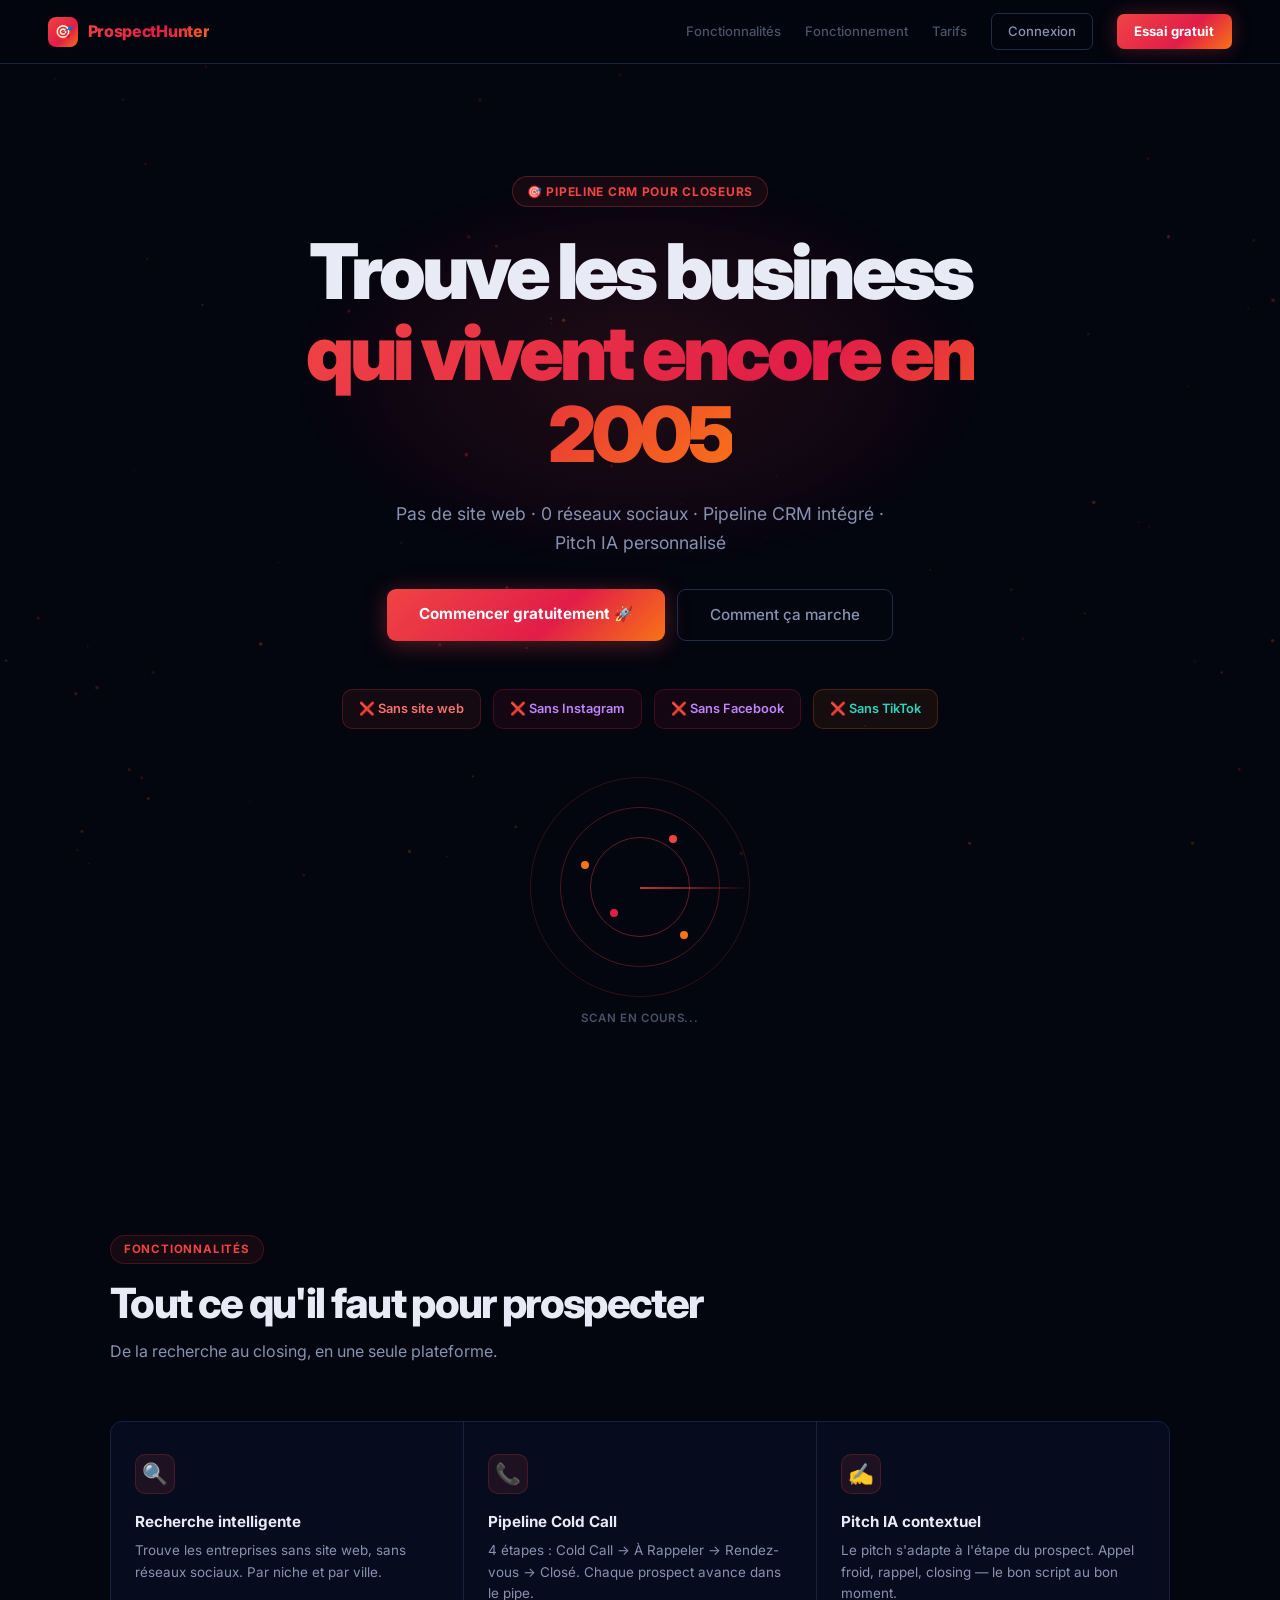
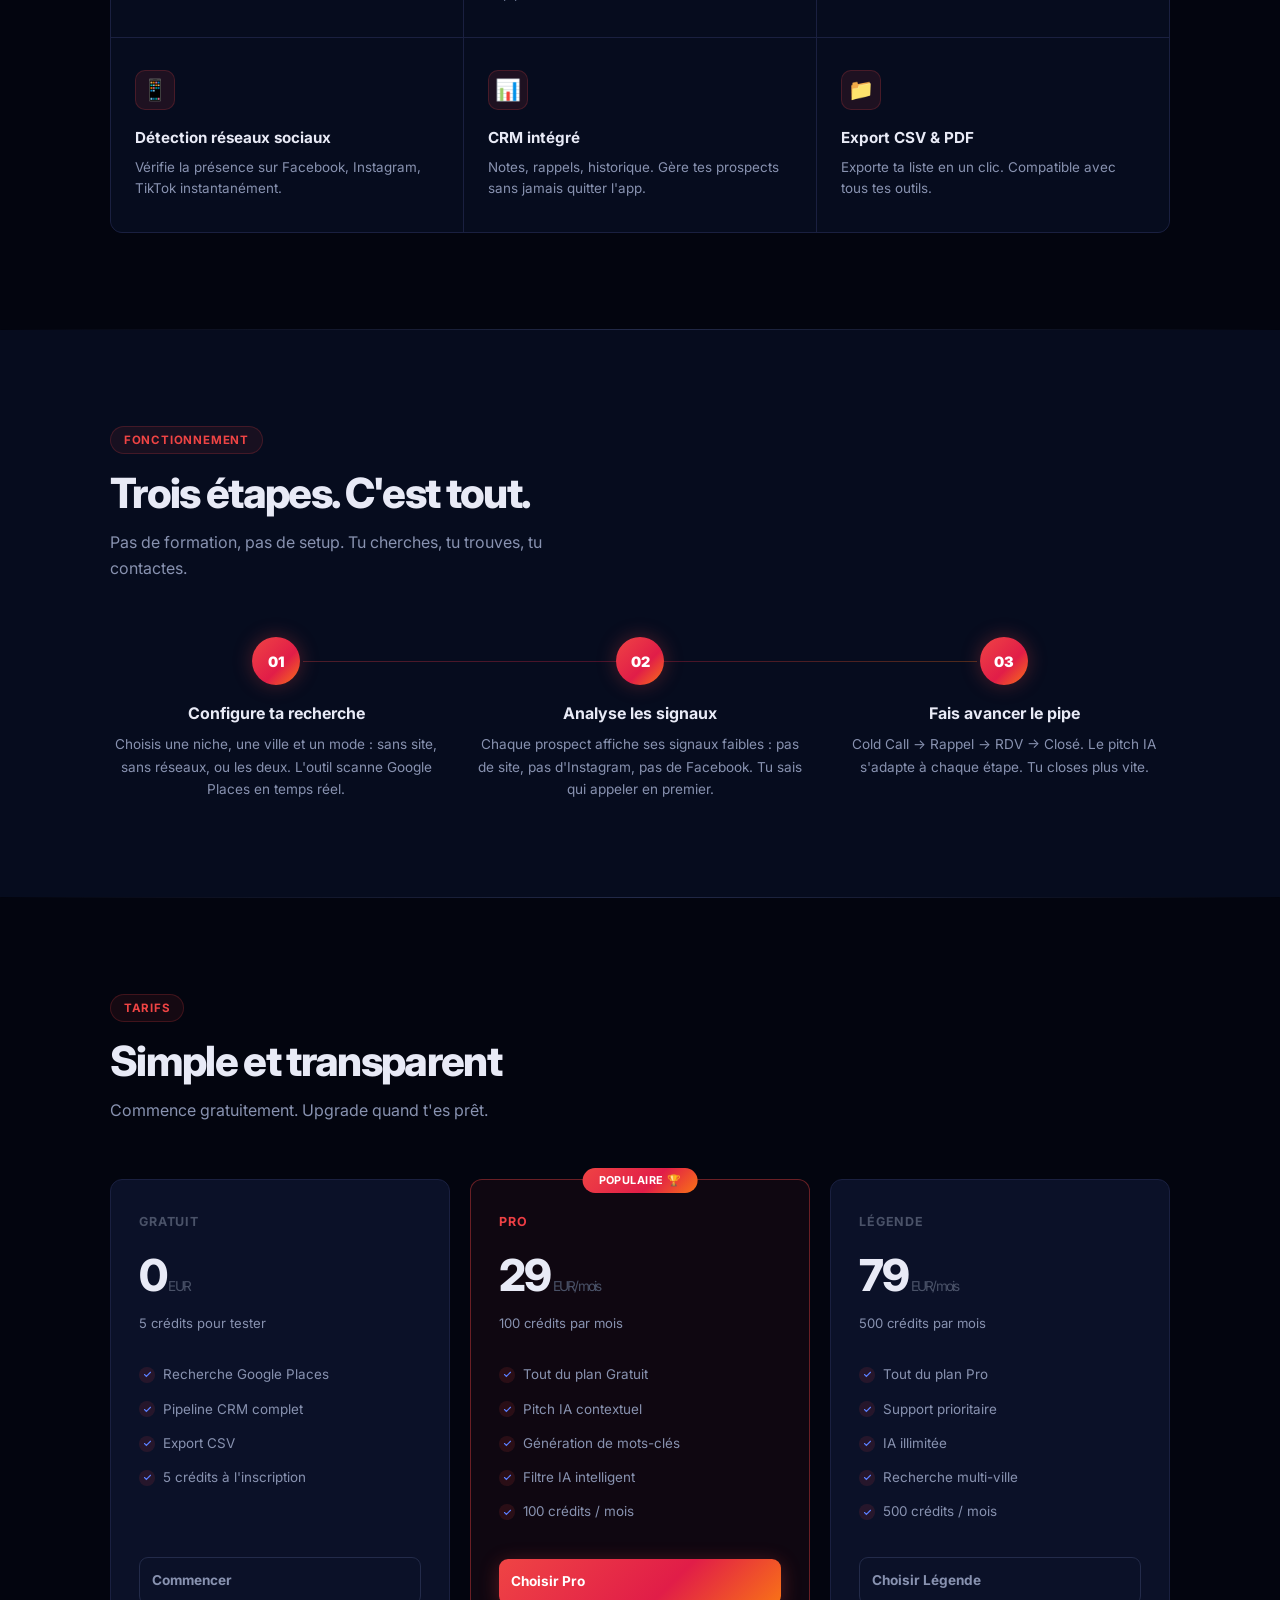
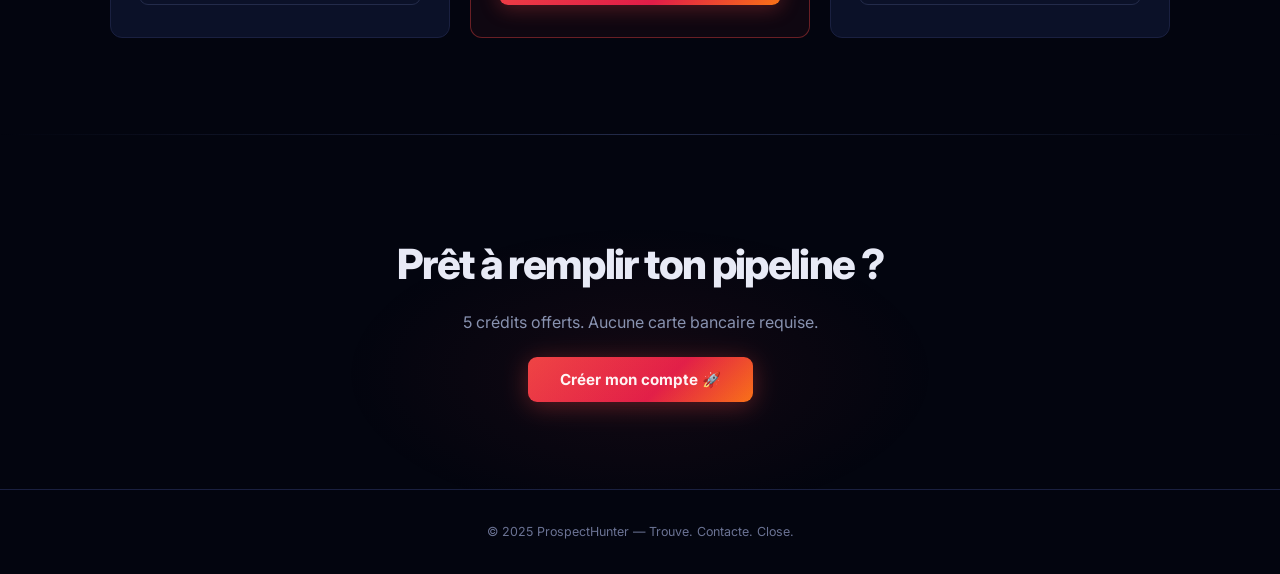
==== public/landing.html @ d5039f75 "feat: add Rappels + Analyse pages, niche picker, pipeline CRM, Stripe one-time payments - Navigation" ====
<!DOCTYPE html>
<html lang="fr">
<head>
  <meta charset="UTF-8">
  <meta name="viewport" content="width=device-width, initial-scale=1.0">
  <title>ProspectHunter — Trouve tes prochains clients</title>
  <meta name="description" content="ProspectHunter identifie les entreprises sans site web ni réseaux sociaux. Pipeline CRM, Pitch IA, prospection automatisée.">
  <link rel="preconnect" href="https://fonts.googleapis.com">
  <link href="https://fonts.googleapis.com/css2?family=Inter:wght@400;500;600;700;800;900&display=swap" rel="stylesheet">
  <style>
    *, *::before, *::after { margin: 0; padding: 0; box-sizing: border-box; }
    :root {
      --bg: #03050f;
      --surface: #060c1e;
      --card: #0b1128;
      --border: #1a2040;
      --border2: #232b4a;
      --text: #e8eaf6;
      --text2: #8892b0;
      --muted: #4a5268;
      --dim: #6b7394;
      --blue: #ef4444;
      --purple: #e11d48;
      --teal: #f97316;
      --grad: linear-gradient(135deg, #ef4444 0%, #e11d48 60%, #f97316 100%);
    }
    body {
      background: var(--bg); color: var(--text);
      font-family: 'Inter', -apple-system, sans-serif;
      min-height: 100vh; line-height: 1.6;
      -webkit-font-smoothing: antialiased;
      overflow-x: hidden;
    }
    a { text-decoration: none; color: inherit; }

    /* ── CANVAS BG ── */
    #particles-canvas {
      position: fixed; top: 0; left: 0;
      width: 100%; height: 100%;
      pointer-events: none; z-index: 0;
      opacity: .4;
    }

    /* ── NAV ── */
    nav {
      position: fixed; top: 0; left: 0; right: 0; z-index: 100;
      height: 64px; padding: 0 clamp(1rem, 4vw, 3rem);
      display: flex; align-items: center;
      background: rgba(3,5,15,.85);
      backdrop-filter: blur(20px);
      border-bottom: 1px solid var(--border);
    }
    .nav-logo { display: flex; align-items: center; gap: .6rem; }
    .nav-logo-icon {
      width: 30px; height: 30px;
      background: var(--grad); border-radius: 8px;
      display: flex; align-items: center; justify-content: center;
      font-size: 1rem;
    }
    .nav-logo-text {
      font-size: 1rem; font-weight: 800; letter-spacing: -.3px;
      background: var(--grad);
      -webkit-background-clip: text; -webkit-text-fill-color: transparent;
      background-clip: text;
    }
    .nav-links { margin-left: auto; display: flex; align-items: center; gap: 1.5rem; }
    .nav-link { font-size: .82rem; font-weight: 500; color: var(--muted); transition: color .15s; }
    .nav-link:hover { color: var(--text); }
    .nav-login {
      padding: .45rem 1rem; border-radius: 7px;
      border: 1px solid var(--border2); background: transparent;
      color: var(--text2); font-size: .82rem; font-weight: 500;
      cursor: pointer; font-family: inherit; transition: all .15s;
    }
    .nav-login:hover { border-color: #3a4266; color: var(--text); }
    .nav-cta {
      padding: .45rem 1.1rem; border-radius: 7px;
      background: var(--grad); color: #fff;
      font-size: .82rem; font-weight: 700; border: none;
      cursor: pointer; font-family: inherit; transition: opacity .15s;
      box-shadow: 0 0 20px rgba(239,68,68,.3);
    }
    .nav-cta:hover { opacity: .9; }

    /* ── HERO ── */
    .hero {
      position: relative; z-index: 1;
      padding: 11rem 2rem 7rem; text-align: center;
      overflow: hidden;
    }
    .hero-glow {
      position: absolute;
      top: 15%; left: 50%; transform: translateX(-50%);
      width: 700px; height: 400px;
      background: radial-gradient(ellipse, rgba(239,68,68,.12) 0%, rgba(225,29,72,.06) 50%, transparent 70%);
      pointer-events: none;
    }
    .hero-eyebrow {
      display: inline-flex; align-items: center; gap: .4rem;
      padding: .3rem .9rem; border-radius: 999px;
      border: 1px solid rgba(239,68,68,.3);
      background: rgba(239,68,68,.08);
      font-size: .75rem; font-weight: 700; color: var(--blue);
      text-transform: uppercase; letter-spacing: .06em;
      margin-bottom: 1.5rem;
    }
    .hero h1 {
      font-size: clamp(2.8rem, 6vw, 5rem);
      font-weight: 900; line-height: 1.06;
      letter-spacing: -.05em;
      max-width: 800px; margin: 0 auto 1.5rem;
    }
    .hero h1 .gradient-title {
      background: var(--grad);
      -webkit-background-clip: text; -webkit-text-fill-color: transparent;
      background-clip: text;
    }
    .hero p {
      font-size: 1.1rem; color: var(--text2); max-width: 500px;
      margin: 0 auto 2rem; line-height: 1.65;
    }
    .hero-actions { display: flex; gap: .75rem; justify-content: center; flex-wrap: wrap; margin-bottom: 3rem; }
    .btn-primary {
      padding: .8rem 2rem; border-radius: 9px;
      background: var(--grad); color: #fff;
      font-size: .95rem; font-weight: 700; border: none;
      cursor: pointer; font-family: inherit; transition: opacity .15s;
      box-shadow: 0 4px 24px rgba(239,68,68,.35);
    }
    .btn-primary:hover { opacity: .9; }
    .btn-secondary {
      padding: .8rem 2rem; border-radius: 9px;
      background: transparent; border: 1px solid var(--border2);
      color: var(--text2); font-size: .95rem; font-weight: 500;
      cursor: pointer; font-family: inherit; transition: all .15s;
    }
    .btn-secondary:hover { border-color: var(--blue); color: var(--text); }

    /* ── SIGNAL DEMO CARDS ── */
    .signal-demo {
      display: flex; gap: .75rem; justify-content: center; flex-wrap: wrap;
      margin-top: 1rem;
    }
    .signal-card {
      display: flex; align-items: center; gap: .5rem;
      padding: .55rem 1rem; border-radius: 10px;
      background: rgba(239,68,68,.08); border: 1px solid rgba(239,68,68,.22);
      font-size: .8rem; font-weight: 600; color: #f87171;
    }
    .signal-card.social {
      background: rgba(225,29,72,.08); border-color: rgba(225,29,72,.22);
      color: #c084fc;
    }
    .signal-card.tiktok {
      background: rgba(249,115,22,.08); border-color: rgba(249,115,22,.22);
      color: #2dd4bf;
    }

    /* ── RADAR ANIMATION ── */
    .radar-wrap {
      position: relative; width: 220px; height: 220px;
      margin: 3rem auto 0;
    }
    .radar-circle {
      position: absolute; border-radius: 50%;
      border: 1px solid rgba(239,68,68,.2);
      top: 50%; left: 50%; transform: translate(-50%, -50%);
    }
    .radar-c1 { width: 220px; height: 220px; }
    .radar-c2 { width: 160px; height: 160px; border-color: rgba(239,68,68,.3); }
    .radar-c3 { width: 100px; height: 100px; border-color: rgba(239,68,68,.4); }
    .radar-dot {
      position: absolute; width: 8px; height: 8px;
      border-radius: 50%; transform: translate(-50%, -50%);
    }
    .radar-dot.d1 { background: var(--blue);   top: 28%; left: 65%; animation: radarpulse 2s ease-in-out infinite; }
    .radar-dot.d2 { background: var(--purple);  top: 62%; left: 38%; animation: radarpulse 2.4s ease-in-out .4s infinite; }
    .radar-dot.d3 { background: var(--teal);    top: 40%; left: 25%; animation: radarpulse 1.8s ease-in-out .8s infinite; }
    .radar-dot.d4 { background: #f97316;         top: 72%; left: 70%; animation: radarpulse 2.2s ease-in-out .2s infinite; }
    @keyframes radarpulse {
      0%, 100% { box-shadow: 0 0 0 0 currentColor; opacity: 1; }
      50% { box-shadow: 0 0 0 8px transparent; opacity: .7; }
    }
    .radar-sweep {
      position: absolute; top: 50%; left: 50%;
      width: 110px; height: 2px;
      transform-origin: 0% 50%;
      background: linear-gradient(90deg, rgba(239,68,68,.8) 0%, transparent 100%);
      animation: radarsweep 2.5s linear infinite;
    }
    @keyframes radarsweep {
      from { transform: rotate(0deg); }
      to   { transform: rotate(360deg); }
    }
    .radar-label {
      text-align: center; font-size: .72rem; font-weight: 600; color: var(--muted);
      margin-top: .75rem; text-transform: uppercase; letter-spacing: .06em;
    }

    /* ── SECTIONS ── */
    section { padding: 6rem 2rem; position: relative; z-index: 1; }
    .section-inner { max-width: 1060px; margin: 0 auto; }
    .section-label {
      display: inline-flex; align-items: center; gap: .4rem;
      padding: .25rem .8rem; border-radius: 999px;
      background: var(--blue-bg, rgba(239,68,68,.08)); border: 1px solid rgba(239,68,68,.2);
      font-size: .72rem; font-weight: 700; text-transform: uppercase;
      letter-spacing: .07em; color: var(--blue); margin-bottom: 1rem;
    }
    .section-title {
      font-size: clamp(1.75rem, 3.5vw, 2.6rem);
      font-weight: 800; line-height: 1.12;
      letter-spacing: -.04em; margin-bottom: .75rem;
    }
    .section-sub {
      font-size: 1rem; color: var(--text2); max-width: 500px;
      margin-bottom: 3.5rem; line-height: 1.65;
    }

    /* ── FEATURES ── */
    .features-grid {
      display: grid; grid-template-columns: repeat(3, 1fr);
      gap: 1px; background: var(--border);
      border: 1px solid var(--border); border-radius: 12px;
      overflow: hidden;
    }
    .feature-card {
      background: var(--surface); padding: 2rem 1.5rem;
      transition: background .2s;
    }
    .feature-card:hover { background: var(--card); }
    .feature-icon {
      font-size: 1.3rem; margin-bottom: 1rem;
      width: 40px; height: 40px; border-radius: 10px;
      background: rgba(239,68,68,.1); border: 1px solid rgba(239,68,68,.2);
      display: flex; align-items: center; justify-content: center;
    }
    .feature-card h3 { font-size: .95rem; font-weight: 700; margin-bottom: .4rem; }
    .feature-card p { font-size: .84rem; color: var(--text2); line-height: 1.6; }

    /* ── ALT BG ── */
    .alt-bg { background: var(--surface); }

    /* ── STEPS (3-step flow) ── */
    .steps {
      display: grid; grid-template-columns: repeat(3, 1fr);
      gap: 2rem; position: relative;
    }
    .steps::before {
      content: '';
      position: absolute; top: 1.5rem; left: calc(16.67% + 1rem); right: calc(16.67% + 1rem);
      height: 1px; background: linear-gradient(90deg, var(--blue), var(--purple), var(--teal));
      opacity: .3;
    }
    .step { text-align: center; position: relative; }
    .step-num-wrap {
      width: 3rem; height: 3rem; border-radius: 50%;
      background: var(--grad); margin: 0 auto 1rem;
      display: flex; align-items: center; justify-content: center;
      font-size: .9rem; font-weight: 900; color: #fff;
      box-shadow: 0 0 20px rgba(239,68,68,.3);
    }
    .step h3 { font-size: 1rem; font-weight: 700; margin-bottom: .4rem; }
    .step p { font-size: .85rem; color: var(--text2); line-height: 1.65; }

    /* ── PRICING ── */
    .pricing-grid {
      display: grid; grid-template-columns: repeat(3, 1fr);
      gap: 1.25rem;
    }
    .price-card {
      background: var(--card); border: 1px solid var(--border);
      border-radius: 12px; padding: 2rem 1.75rem;
      display: flex; flex-direction: column;
      transition: border-color .2s;
    }
    .price-card:hover { border-color: var(--border2); }
    .price-card.featured {
      border-color: rgba(239,68,68,.4);
      background: rgba(239,68,68,.05);
      position: relative;
    }
    .price-tag {
      position: absolute; top: -12px; left: 50%; transform: translateX(-50%);
      background: var(--grad); color: #fff;
      font-size: .68rem; font-weight: 700;
      padding: .25rem 1rem; border-radius: 999px;
      text-transform: uppercase; letter-spacing: .04em;
      white-space: nowrap;
    }
    .price-plan {
      font-size: .78rem; font-weight: 700; text-transform: uppercase;
      letter-spacing: .07em; color: var(--muted); margin-bottom: .5rem;
    }
    .price-plan.accent {
      background: var(--grad);
      -webkit-background-clip: text; -webkit-text-fill-color: transparent;
      background-clip: text;
    }
    .price-amount { font-size: 2.75rem; font-weight: 800; letter-spacing: -.04em; margin-bottom: .15rem; }
    .price-amount small { font-size: .85rem; font-weight: 400; color: var(--muted); }
    .price-desc { font-size: .82rem; color: var(--text2); margin-bottom: 1.5rem; }
    .price-features { list-style: none; flex: 1; margin-bottom: 1.75rem; }
    .price-features li {
      padding: .4rem 0; font-size: .84rem; color: var(--text2);
      display: flex; align-items: center; gap: .5rem;
    }
    .price-features li::before {
      content: ''; width: 16px; height: 16px; flex-shrink: 0;
      border-radius: 50%;
      background: rgba(239,68,68,.12);
      background-image: url("data:image/svg+xml,%3Csvg xmlns='http://www.w3.org/2000/svg' width='9' height='9' viewBox='0 0 24 24' fill='none' stroke='%235b7fff' stroke-width='3' stroke-linecap='round'%3E%3Cpolyline points='20 6 9 17 4 12'/%3E%3C/svg%3E");
      background-repeat: no-repeat; background-position: center;
    }
    .price-btn {
      width: 100%; padding: .75rem; border-radius: 9px;
      font-size: .85rem; font-weight: 700; cursor: pointer;
      border: none; font-family: inherit; transition: all .15s;
    }
    .price-btn-outline {
      background: transparent; border: 1px solid var(--border2);
      color: var(--text2);
    }
    .price-btn-outline:hover { border-color: var(--blue); color: var(--text); }
    .price-btn-filled {
      background: var(--grad); color: #fff;
      box-shadow: 0 4px 20px rgba(239,68,68,.3);
    }
    .price-btn-filled:hover { opacity: .9; }

    /* ── CTA ── */
    .cta-section { text-align: center; position: relative; overflow: hidden; }
    .cta-section::before {
      content: ''; position: absolute;
      bottom: -10%; left: 50%; transform: translateX(-50%);
      width: 600px; height: 300px;
      background: radial-gradient(ellipse, rgba(239,68,68,.07) 0%, transparent 70%);
      pointer-events: none;
    }
    .cta-section h2 {
      font-size: clamp(1.75rem, 3.5vw, 2.6rem);
      font-weight: 800; letter-spacing: -.04em;
      margin-bottom: .75rem;
    }
    .cta-section p { font-size: 1rem; color: var(--text2); margin-bottom: 2rem; max-width: 420px; margin-left: auto; margin-right: auto; }

    /* ── FOOTER ── */
    footer {
      padding: 2rem; text-align: center;
      border-top: 1px solid var(--border); position: relative; z-index: 1;
    }
    footer p { font-size: .78rem; color: var(--dim); }

    /* ── DIVIDER ── */
    .divider {
      height: 1px; position: relative; z-index: 1;
      background: linear-gradient(90deg, transparent, var(--border2), transparent);
    }

    /* ── FADE UP ── */
    .fade-up {
      opacity: 0; transform: translateY(18px);
      transition: opacity .55s cubic-bezier(.16,1,.3,1), transform .55s cubic-bezier(.16,1,.3,1);
    }
    .fade-up.visible { opacity: 1; transform: translateY(0); }

    /* ── RESPONSIVE ── */
    @media (max-width: 768px) {
      .features-grid { grid-template-columns: 1fr; }
      .steps { grid-template-columns: 1fr; gap: 2rem; }
      .steps::before { display: none; }
      .pricing-grid { grid-template-columns: 1fr; max-width: 380px; margin: 0 auto; }
      .hero { padding: 9rem 1.25rem 4rem; }
      section { padding: 4.5rem 1.25rem; }
      .nav-link { display: none; }
      .nav-links { gap: .6rem; }
      .hero-actions { flex-direction: column; align-items: center; }
      .signal-demo { flex-direction: column; align-items: center; }
    }
  </style>
</head>
<body>

<!-- ── PARTICLES CANVAS ── -->
<canvas id="particles-canvas"></canvas>

<!-- ── NAV ── -->
<nav>
  <a class="nav-logo" href="/">
    <div class="nav-logo-icon">🎯</div>
    <span class="nav-logo-text">ProspectHunter</span>
  </a>
  <div class="nav-links">
    <a class="nav-link" href="#features">Fonctionnalités</a>
    <a class="nav-link" href="#how">Fonctionnement</a>
    <a class="nav-link" href="#pricing">Tarifs</a>
    <a class="nav-login" href="/login">Connexion</a>
    <a class="nav-cta" href="/login?tab=register">Essai gratuit</a>
  </div>
</nav>

<!-- ── HERO ── -->
<section class="hero">
  <div class="hero-glow"></div>
  <div class="hero-eyebrow fade-up">🎯 Pipeline CRM pour closeurs</div>
  <h1 class="fade-up">
    Trouve les business<br>
    <span class="gradient-title">qui vivent encore en 2005</span>
  </h1>
  <p class="fade-up">Pas de site web · 0 réseaux sociaux · Pipeline CRM intégré · Pitch IA personnalisé</p>
  <div class="hero-actions fade-up">
    <a class="btn-primary" href="/login?tab=register">Commencer gratuitement 🚀</a>
    <a class="btn-secondary" href="#how">Comment ça marche</a>
  </div>

  <!-- Signal badges demo -->
  <div class="signal-demo fade-up">
    <div class="signal-card">❌ Sans site web</div>
    <div class="signal-card social">❌ Sans Instagram</div>
    <div class="signal-card social">❌ Sans Facebook</div>
    <div class="signal-card tiktok">❌ Sans TikTok</div>
  </div>

  <!-- Radar animation -->
  <div class="radar-wrap fade-up">
    <div class="radar-circle radar-c1"></div>
    <div class="radar-circle radar-c2"></div>
    <div class="radar-circle radar-c3"></div>
    <div class="radar-dot d1"></div>
    <div class="radar-dot d2"></div>
    <div class="radar-dot d3"></div>
    <div class="radar-dot d4"></div>
    <div class="radar-sweep"></div>
  </div>
  <div class="radar-label">Scan en cours...</div>
</section>

<!-- ── FEATURES ── -->
<section id="features">
  <div class="section-inner">
    <div class="section-label fade-up">Fonctionnalités</div>
    <h2 class="section-title fade-up">Tout ce qu'il faut pour prospecter</h2>
    <p class="section-sub fade-up">De la recherche au closing, en une seule plateforme.</p>

    <div class="features-grid fade-up">
      <div class="feature-card">
        <div class="feature-icon">🔍</div>
        <h3>Recherche intelligente</h3>
        <p>Trouve les entreprises sans site web, sans réseaux sociaux. Par niche et par ville.</p>
      </div>
      <div class="feature-card">
        <div class="feature-icon">📞</div>
        <h3>Pipeline Cold Call</h3>
        <p>4 étapes : Cold Call → À Rappeler → Rendez-vous → Closé. Chaque prospect avance dans le pipe.</p>
      </div>
      <div class="feature-card">
        <div class="feature-icon">✍️</div>
        <h3>Pitch IA contextuel</h3>
        <p>Le pitch s'adapte à l'étape du prospect. Appel froid, rappel, closing — le bon script au bon moment.</p>
      </div>
      <div class="feature-card">
        <div class="feature-icon">📱</div>
        <h3>Détection réseaux sociaux</h3>
        <p>Vérifie la présence sur Facebook, Instagram, TikTok instantanément.</p>
      </div>
      <div class="feature-card">
        <div class="feature-icon">📊</div>
        <h3>CRM intégré</h3>
        <p>Notes, rappels, historique. Gère tes prospects sans jamais quitter l'app.</p>
      </div>
      <div class="feature-card">
        <div class="feature-icon">📁</div>
        <h3>Export CSV & PDF</h3>
        <p>Exporte ta liste en un clic. Compatible avec tous tes outils.</p>
      </div>
    </div>
  </div>
</section>

<div class="divider"></div>

<!-- ── HOW IT WORKS ── -->
<section id="how" class="alt-bg">
  <div class="section-inner">
    <div class="section-label fade-up">Fonctionnement</div>
    <h2 class="section-title fade-up">Trois étapes. C'est tout.</h2>
    <p class="section-sub fade-up">Pas de formation, pas de setup. Tu cherches, tu trouves, tu contactes.</p>

    <div class="steps">
      <div class="step fade-up">
        <div class="step-num-wrap">01</div>
        <h3>Configure ta recherche</h3>
        <p>Choisis une niche, une ville et un mode : sans site, sans réseaux, ou les deux. L'outil scanne Google Places en temps réel.</p>
      </div>
      <div class="step fade-up">
        <div class="step-num-wrap">02</div>
        <h3>Analyse les signaux</h3>
        <p>Chaque prospect affiche ses signaux faibles : pas de site, pas d'Instagram, pas de Facebook. Tu sais qui appeler en premier.</p>
      </div>
      <div class="step fade-up">
        <div class="step-num-wrap">03</div>
        <h3>Fais avancer le pipe</h3>
        <p>Cold Call → Rappel → RDV → Closé. Le pitch IA s'adapte à chaque étape. Tu closes plus vite.</p>
      </div>
    </div>
  </div>
</section>

<div class="divider"></div>

<!-- ── PRICING ── -->
<section id="pricing">
  <div class="section-inner">
    <div class="section-label fade-up">Tarifs</div>
    <h2 class="section-title fade-up">Simple et transparent</h2>
    <p class="section-sub fade-up">Commence gratuitement. Upgrade quand t'es prêt.</p>

    <div class="pricing-grid">
      <div class="price-card fade-up">
        <div class="price-plan">Gratuit</div>
        <div class="price-amount">0<small> EUR</small></div>
        <div class="price-desc">5 crédits pour tester</div>
        <ul class="price-features">
          <li>Recherche Google Places</li>
          <li>Pipeline CRM complet</li>
          <li>Export CSV</li>
          <li>5 crédits à l'inscription</li>
        </ul>
        <a class="price-btn price-btn-outline" href="/login?tab=register">Commencer</a>
      </div>
      <div class="price-card featured fade-up">
        <div class="price-tag">Populaire 🏆</div>
        <div class="price-plan accent">Pro</div>
        <div class="price-amount">29<small> EUR/mois</small></div>
        <div class="price-desc">100 crédits par mois</div>
        <ul class="price-features">
          <li>Tout du plan Gratuit</li>
          <li>Pitch IA contextuel</li>
          <li>Génération de mots-clés</li>
          <li>Filtre IA intelligent</li>
          <li>100 crédits / mois</li>
        </ul>
        <a class="price-btn price-btn-filled" href="/login?tab=register">Choisir Pro</a>
      </div>
      <div class="price-card fade-up">
        <div class="price-plan">Légende</div>
        <div class="price-amount">79<small> EUR/mois</small></div>
        <div class="price-desc">500 crédits par mois</div>
        <ul class="price-features">
          <li>Tout du plan Pro</li>
          <li>Support prioritaire</li>
          <li>IA illimitée</li>
          <li>Recherche multi-ville</li>
          <li>500 crédits / mois</li>
        </ul>
        <a class="price-btn price-btn-outline" href="/login?tab=register">Choisir Légende</a>
      </div>
    </div>
  </div>
</section>

<div class="divider"></div>

<!-- ── CTA ── -->
<section class="cta-section">
  <div class="section-inner">
    <h2 class="fade-up">Prêt à remplir ton pipeline ?</h2>
    <p class="fade-up">5 crédits offerts. Aucune carte bancaire requise.</p>
    <a class="btn-primary fade-up" href="/login?tab=register">Créer mon compte 🚀</a>
  </div>
</section>

<!-- ── FOOTER ── -->
<footer>
  <p>&copy; 2025 ProspectHunter &mdash; Trouve. Contacte. Close.</p>
</footer>

<script>
// Adapt nav if logged in
if (localStorage.getItem('ph_token')) {
  const cta = document.querySelector('.nav-cta');
  if (cta) { cta.href = '/app'; cta.textContent = 'Ouvrir l\'app 🎯'; }
  const login = document.querySelector('.nav-login');
  if (login) login.style.display = 'none';
}

// Scroll fade-up
const obs = new IntersectionObserver((entries) => {
  entries.forEach(e => { if (e.isIntersecting) { e.target.classList.add('visible'); obs.unobserve(e.target); }});
}, { threshold: 0.12 });
document.querySelectorAll('.fade-up').forEach(el => obs.observe(el));

// Smooth scroll
document.querySelectorAll('a[href^="#"]').forEach(a => {
  a.addEventListener('click', e => {
    e.preventDefault();
    const t = document.querySelector(a.getAttribute('href'));
    if (t) t.scrollIntoView({ behavior: 'smooth', block: 'start' });
  });
});

// ── Particle canvas ──
(function() {
  const canvas = document.getElementById('particles-canvas');
  if (!canvas) return;
  const ctx = canvas.getContext('2d');
  let W, H, particles = [];

  function resize() {
    W = canvas.width = window.innerWidth;
    H = canvas.height = window.innerHeight;
  }
  resize();
  window.addEventListener('resize', resize);

  const COLORS = ['rgba(239,68,68,', 'rgba(225,29,72,', 'rgba(249,115,22,'];

  function createParticle() {
    return {
      x: Math.random() * W,
      y: Math.random() * H,
      r: .5 + Math.random() * 1.5,
      vx: (Math.random() - .5) * .3,
      vy: (Math.random() - .5) * .3,
      color: COLORS[Math.floor(Math.random() * COLORS.length)],
      alpha: .2 + Math.random() * .5,
    };
  }

  for (let i = 0; i < 80; i++) particles.push(createParticle());

  function draw() {
    ctx.clearRect(0, 0, W, H);
    particles.forEach(p => {
      p.x += p.vx; p.y += p.vy;
      if (p.x < 0) p.x = W; if (p.x > W) p.x = 0;
      if (p.y < 0) p.y = H; if (p.y > H) p.y = 0;

      ctx.beginPath();
      ctx.arc(p.x, p.y, p.r, 0, Math.PI * 2);
      ctx.fillStyle = p.color + p.alpha + ')';
      ctx.fill();
    });

    // Draw connecting lines for nearby particles
    for (let i = 0; i < particles.length; i++) {
      for (let j = i + 1; j < particles.length; j++) {
        const dx = particles[i].x - particles[j].x;
        const dy = particles[i].y - particles[j].y;
        const dist = Math.sqrt(dx*dx + dy*dy);
        if (dist < 100) {
          ctx.beginPath();
          ctx.moveTo(particles[i].x, particles[i].y);
          ctx.lineTo(particles[j].x, particles[j].y);
          ctx.strokeStyle = 'rgba(239,68,68,' + (.08 * (1 - dist/100)) + ')';
          ctx.lineWidth = .5;
          ctx.stroke();
        }
      }
    }

    requestAnimationFrame(draw);
  }
  draw();
})();
</script>
</body>
</html>
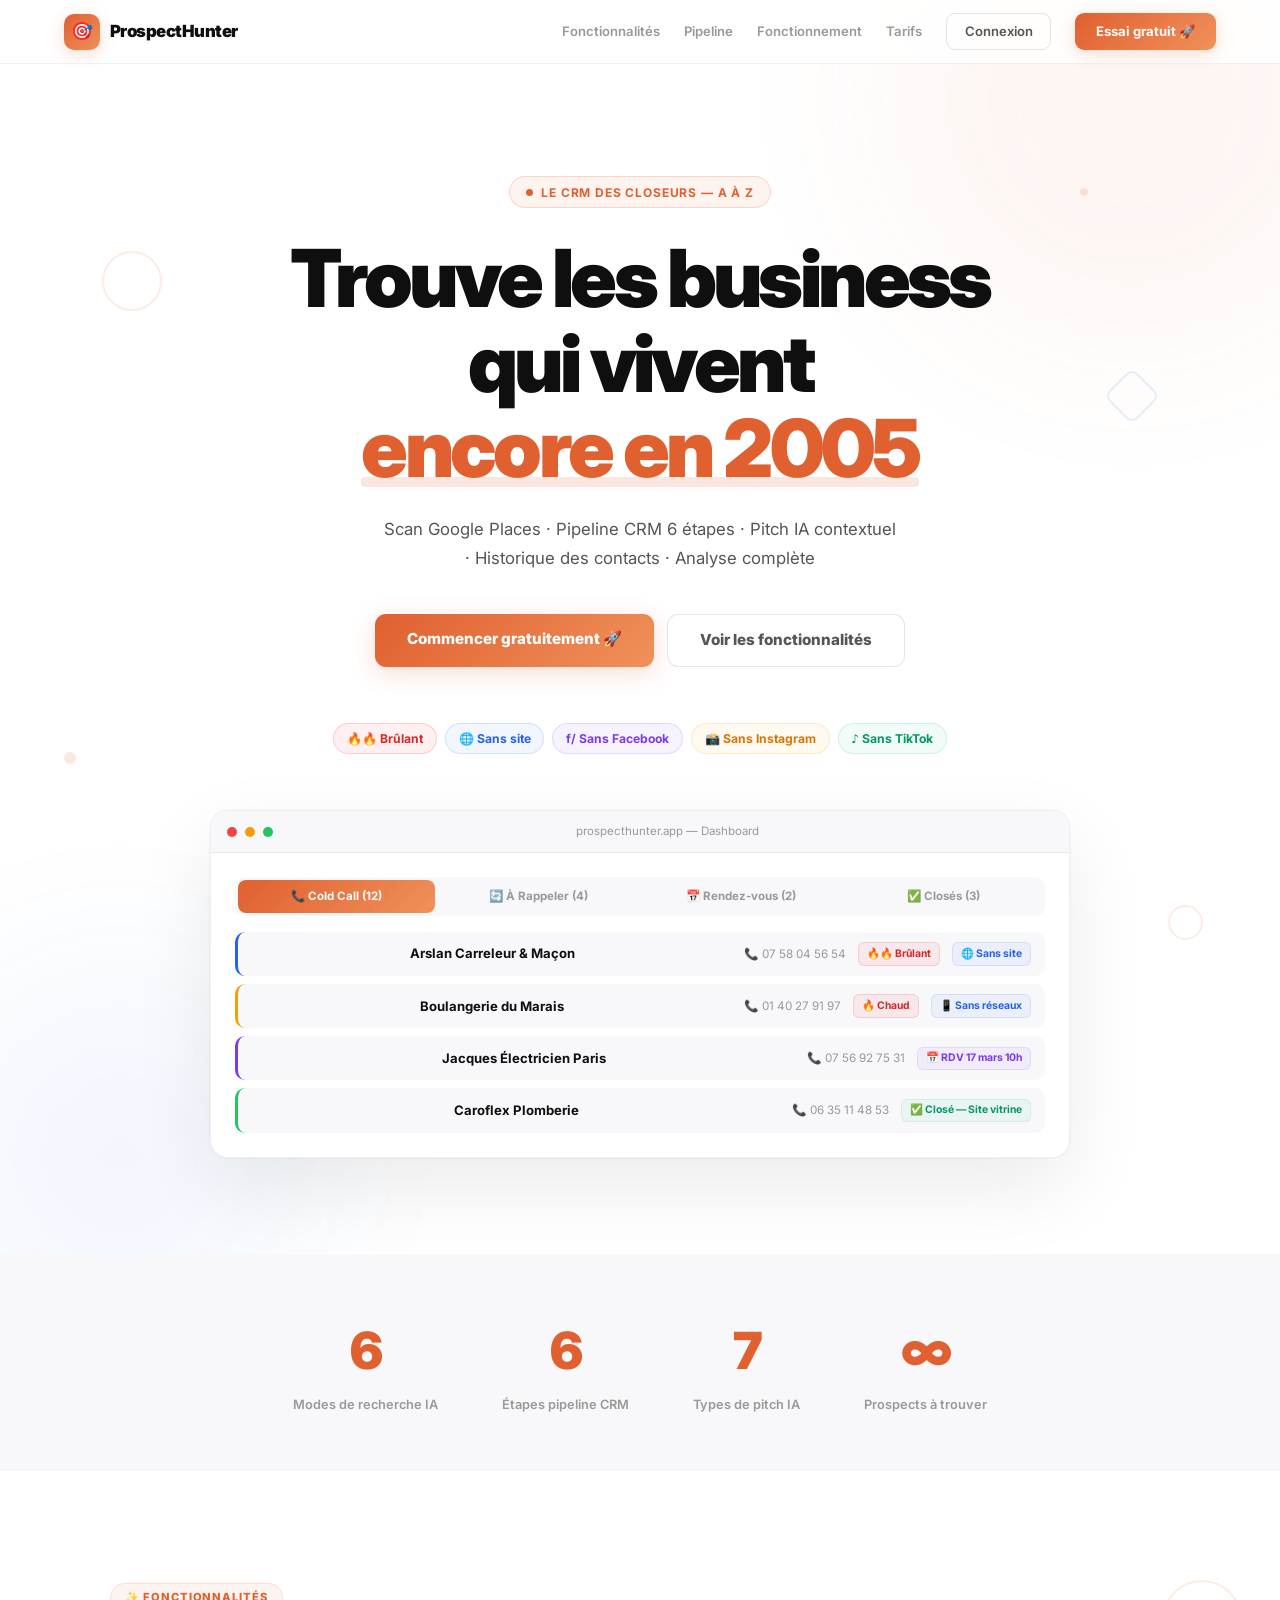
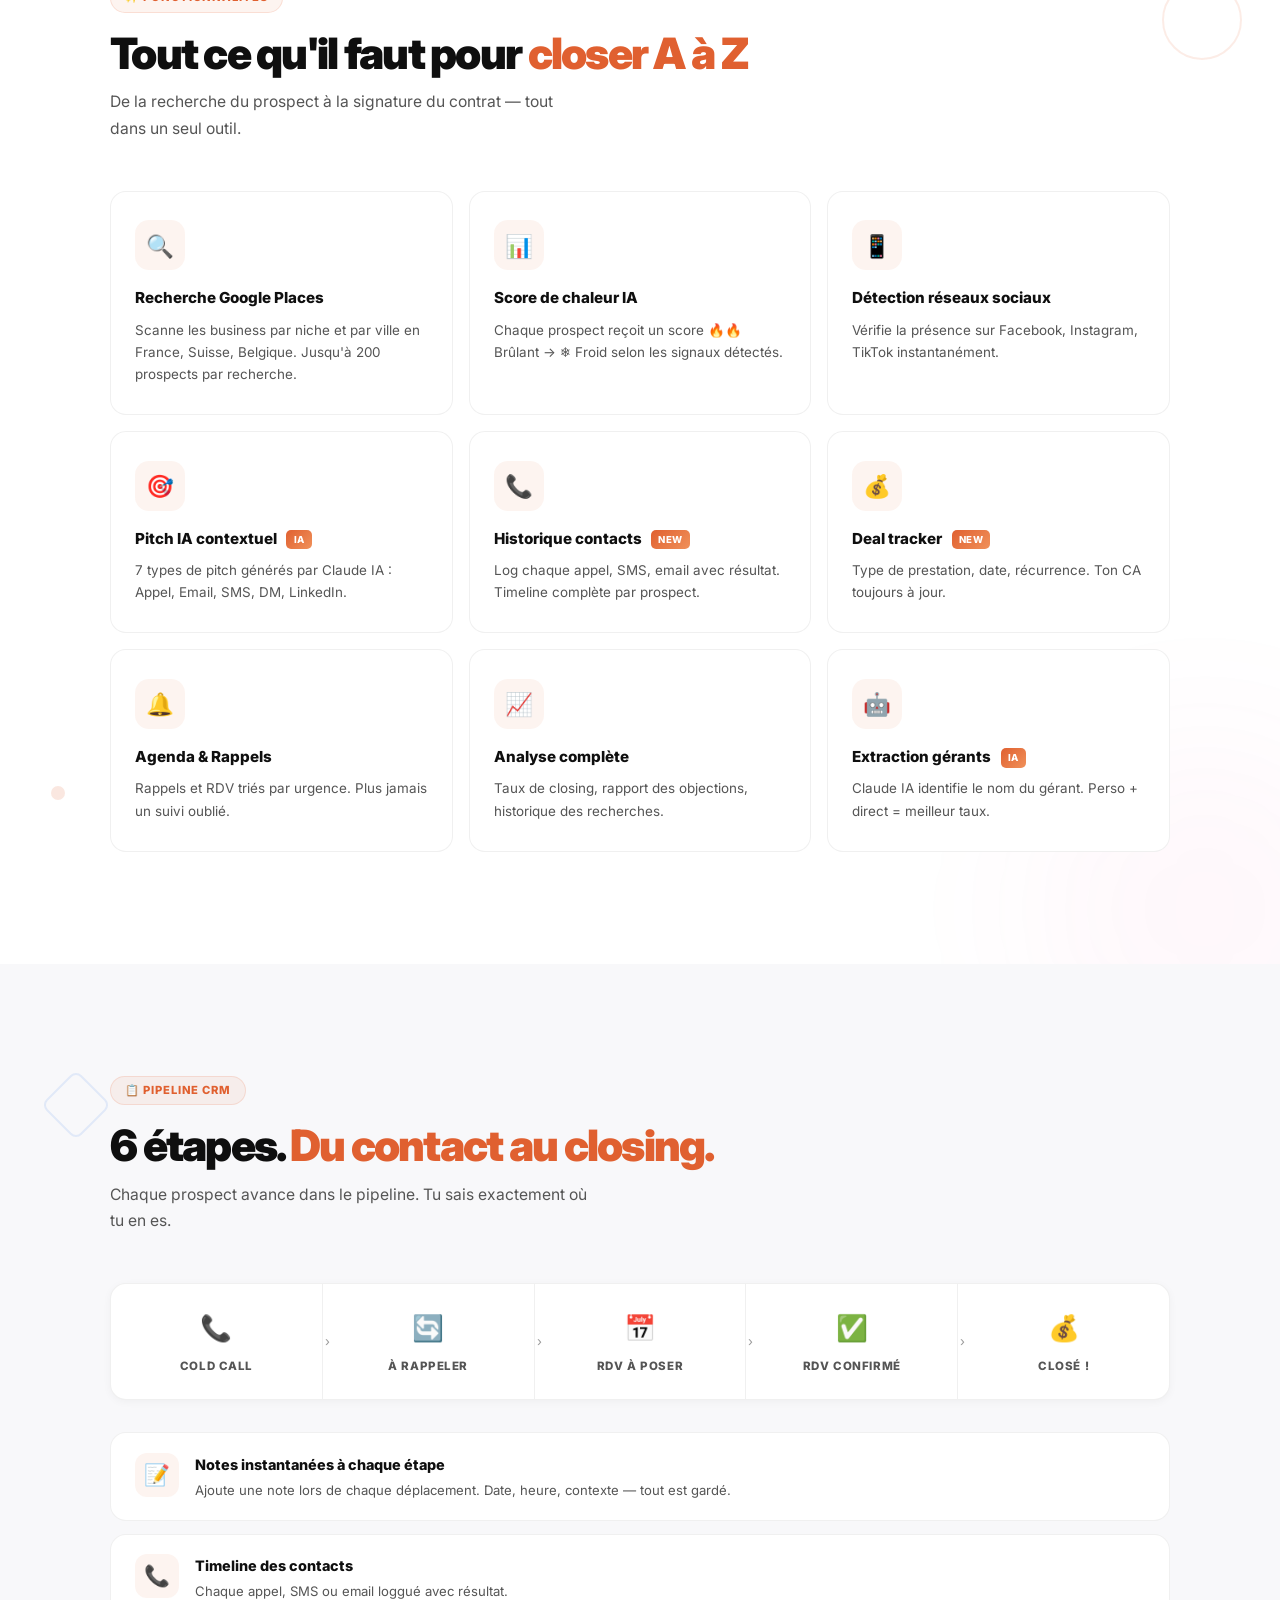
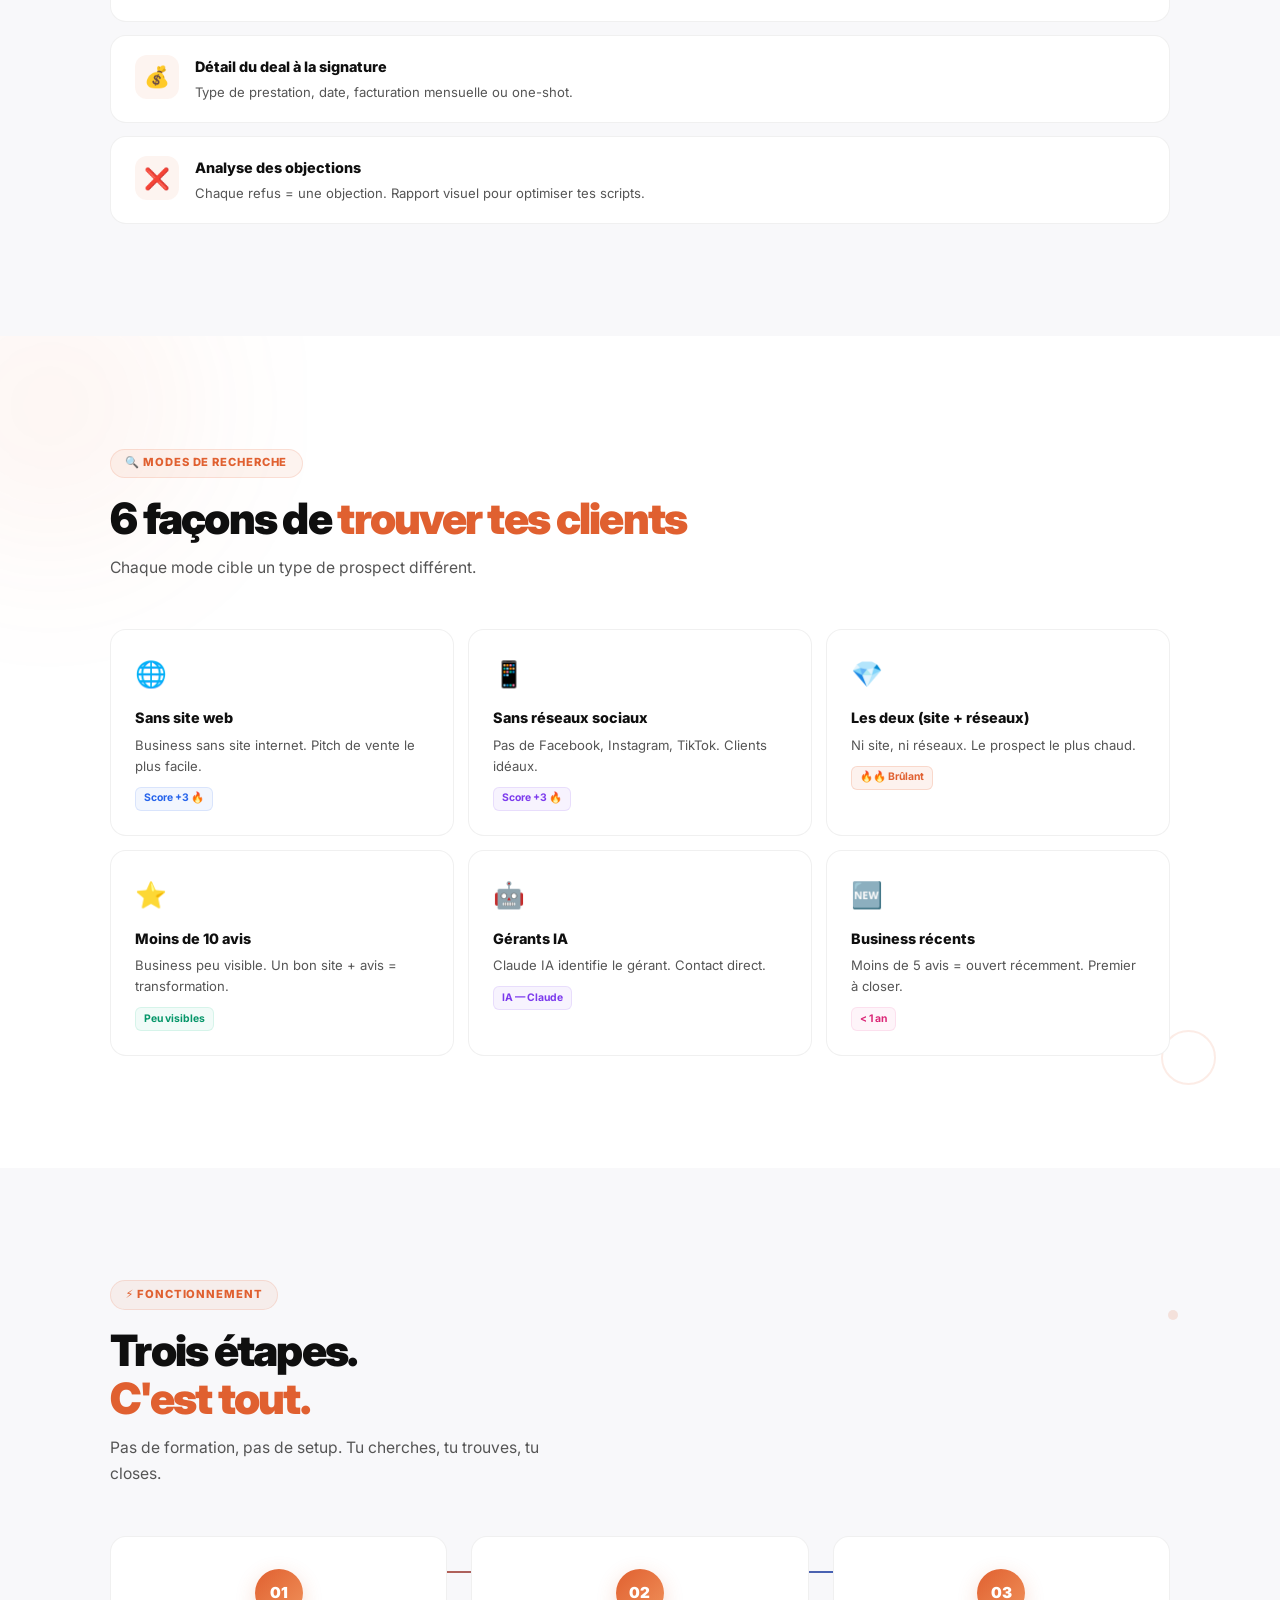
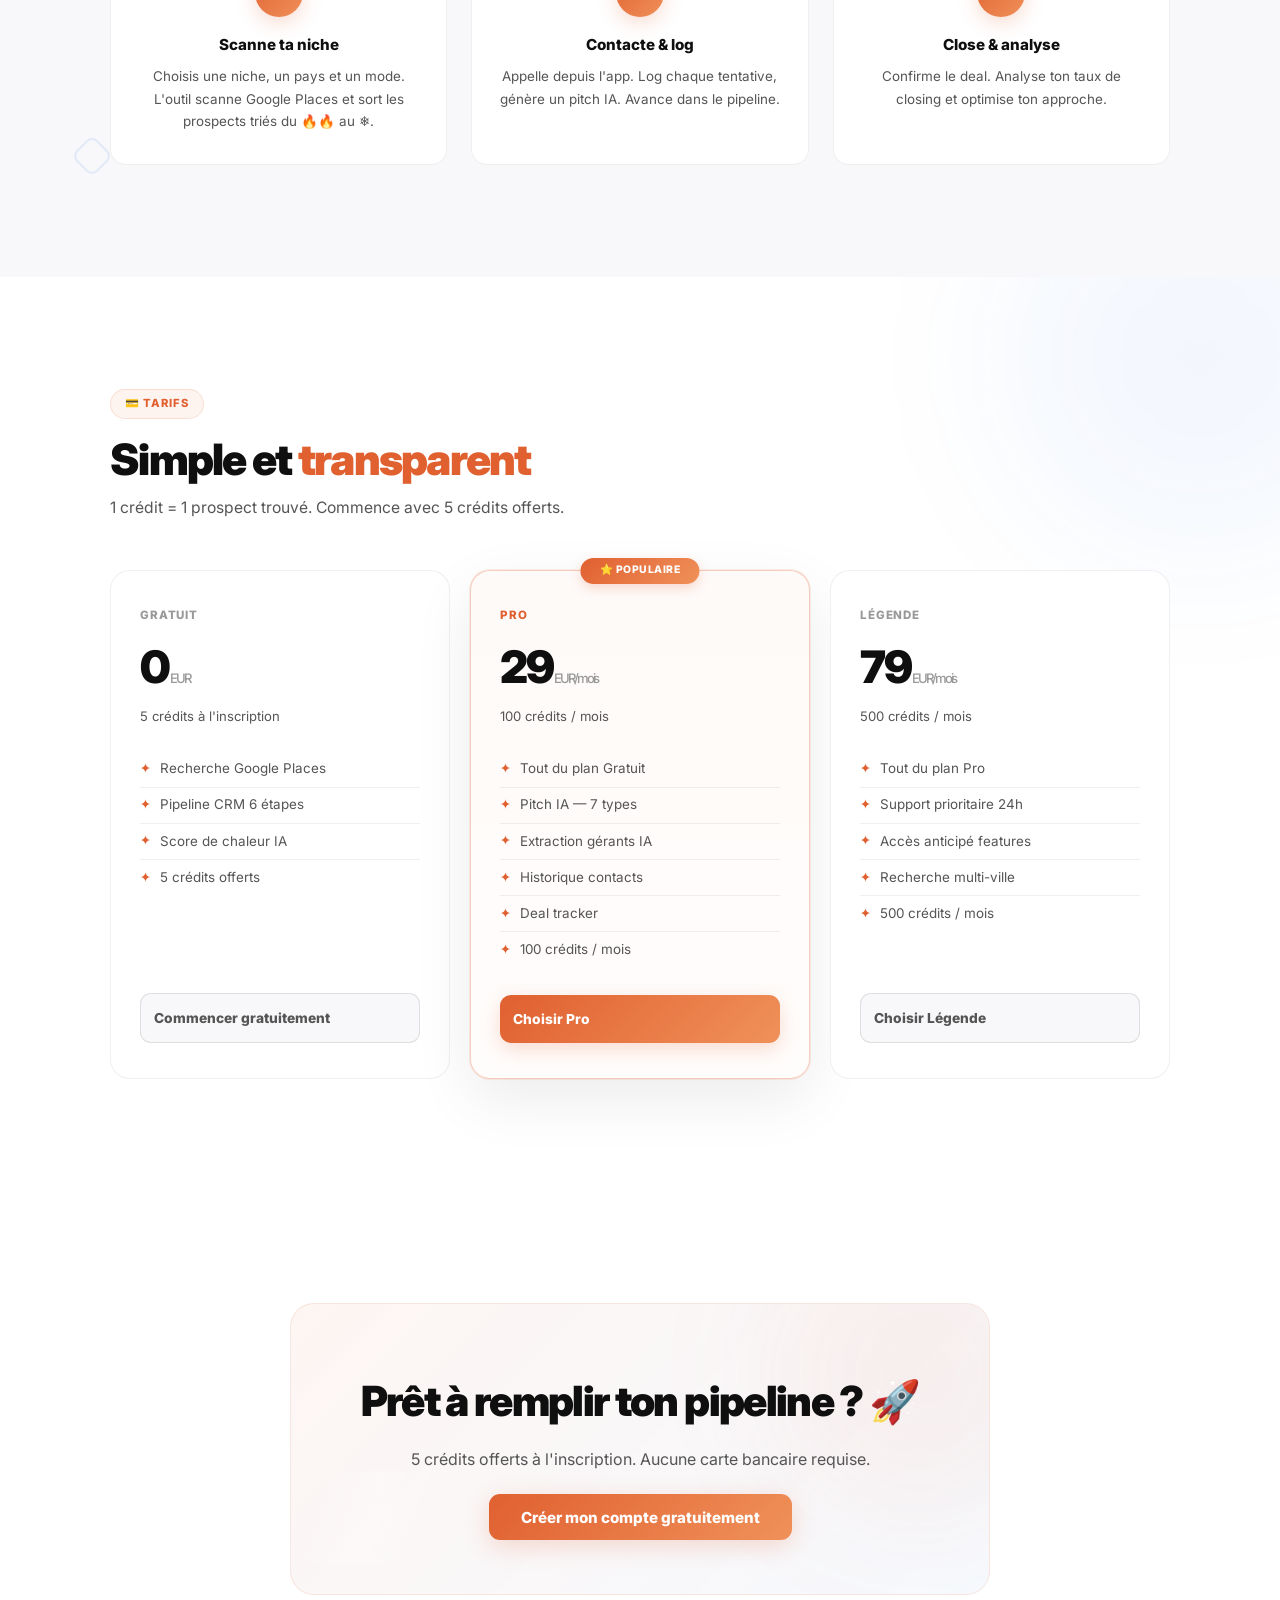
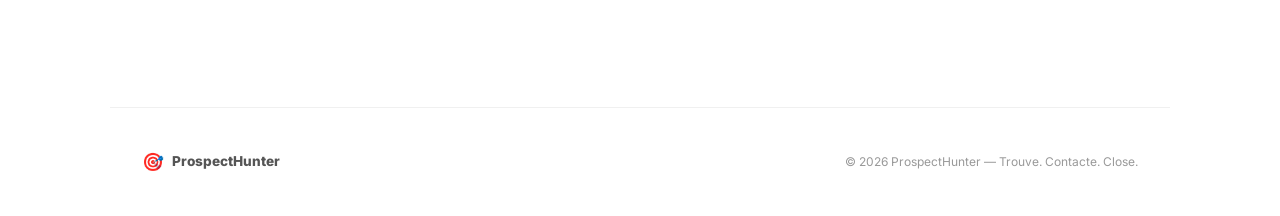
==== commit e6b3c566: "ProspectHunter - refonte UX/UI thème clair orange" ====
--- a/public/landing.html
+++ b/public/landing.html
@@ -3,666 +3,505 @@
 <head>
   <meta charset="UTF-8">
   <meta name="viewport" content="width=device-width, initial-scale=1.0">
-  <title>ProspectHunter — Trouve tes prochains clients</title>
-  <meta name="description" content="ProspectHunter identifie les entreprises sans site web ni réseaux sociaux. Pipeline CRM, Pitch IA, prospection automatisée.">
+  <title>ProspectHunter — Le CRM des closeurs</title>
+  <meta name="description" content="Trouve les business sans site, sans réseaux. Pipeline CRM, Pitch IA, Historique contacts, Analyse complète.">
   <link rel="preconnect" href="https://fonts.googleapis.com">
   <link href="https://fonts.googleapis.com/css2?family=Inter:wght@400;500;600;700;800;900&display=swap" rel="stylesheet">
   <style>
-    *, *::before, *::after { margin: 0; padding: 0; box-sizing: border-box; }
-    :root {
-      --bg: #03050f;
-      --surface: #060c1e;
-      --card: #0b1128;
-      --border: #1a2040;
-      --border2: #232b4a;
-      --text: #e8eaf6;
-      --text2: #8892b0;
-      --muted: #4a5268;
-      --dim: #6b7394;
-      --blue: #ef4444;
-      --purple: #e11d48;
-      --teal: #f97316;
-      --grad: linear-gradient(135deg, #ef4444 0%, #e11d48 60%, #f97316 100%);
+    *,*::before,*::after{margin:0;padding:0;box-sizing:border-box}
+    :root{
+      --bg:#fff;--bg2:#f8f8fa;--text:#0f0f0f;--text2:#555;--muted:#999;
+      --accent:#e06030;--accent2:#1863DC;
+      --accent-light:rgba(224,96,48,.07);--accent-glow:rgba(224,96,48,.22);
+      --border:rgba(0,0,0,.06);--border2:rgba(0,0,0,.1);
+      --grad:linear-gradient(135deg,#e06030,#f0915a);
+      --grad2:linear-gradient(135deg,#1863DC,#4f9cf7);
+      --shadow-sm:0 2px 8px rgba(0,0,0,.04);--shadow-md:0 8px 30px rgba(0,0,0,.06);
+      --shadow-lg:0 20px 60px rgba(0,0,0,.08);--radius:16px;
     }
-    body {
-      background: var(--bg); color: var(--text);
-      font-family: 'Inter', -apple-system, sans-serif;
-      min-height: 100vh; line-height: 1.6;
-      -webkit-font-smoothing: antialiased;
-      overflow-x: hidden;
-    }
-    a { text-decoration: none; color: inherit; }
-
-    /* ── CANVAS BG ── */
-    #particles-canvas {
-      position: fixed; top: 0; left: 0;
-      width: 100%; height: 100%;
-      pointer-events: none; z-index: 0;
-      opacity: .4;
-    }
+    body{background:var(--bg);color:var(--text);font-family:'Inter',system-ui,sans-serif;min-height:100vh;line-height:1.6;-webkit-font-smoothing:antialiased;overflow-x:hidden}
+    a{text-decoration:none;color:inherit}
+    ::selection{background:rgba(224,96,48,.15)}
+
+    /* ── DECORATIVE SHAPES ── */
+    .shape{position:absolute;border-radius:50%;pointer-events:none;z-index:0;filter:blur(80px);opacity:.5}
+    .shape-orange{background:rgba(224,96,48,.12)}
+    .shape-blue{background:rgba(24,99,220,.1)}
+    .shape-pink{background:rgba(236,72,153,.08)}
 
     /* ── NAV ── */
-    nav {
-      position: fixed; top: 0; left: 0; right: 0; z-index: 100;
-      height: 64px; padding: 0 clamp(1rem, 4vw, 3rem);
-      display: flex; align-items: center;
-      background: rgba(3,5,15,.85);
-      backdrop-filter: blur(20px);
-      border-bottom: 1px solid var(--border);
-    }
-    .nav-logo { display: flex; align-items: center; gap: .6rem; }
-    .nav-logo-icon {
-      width: 30px; height: 30px;
-      background: var(--grad); border-radius: 8px;
-      display: flex; align-items: center; justify-content: center;
-      font-size: 1rem;
-    }
-    .nav-logo-text {
-      font-size: 1rem; font-weight: 800; letter-spacing: -.3px;
-      background: var(--grad);
-      -webkit-background-clip: text; -webkit-text-fill-color: transparent;
-      background-clip: text;
-    }
-    .nav-links { margin-left: auto; display: flex; align-items: center; gap: 1.5rem; }
-    .nav-link { font-size: .82rem; font-weight: 500; color: var(--muted); transition: color .15s; }
-    .nav-link:hover { color: var(--text); }
-    .nav-login {
-      padding: .45rem 1rem; border-radius: 7px;
-      border: 1px solid var(--border2); background: transparent;
-      color: var(--text2); font-size: .82rem; font-weight: 500;
-      cursor: pointer; font-family: inherit; transition: all .15s;
-    }
-    .nav-login:hover { border-color: #3a4266; color: var(--text); }
-    .nav-cta {
-      padding: .45rem 1.1rem; border-radius: 7px;
-      background: var(--grad); color: #fff;
-      font-size: .82rem; font-weight: 700; border: none;
-      cursor: pointer; font-family: inherit; transition: opacity .15s;
-      box-shadow: 0 0 20px rgba(239,68,68,.3);
-    }
-    .nav-cta:hover { opacity: .9; }
+    nav{position:fixed;top:0;left:0;right:0;z-index:200;height:64px;padding:0 clamp(1rem,5vw,4rem);display:flex;align-items:center;background:rgba(255,255,255,.85);backdrop-filter:blur(20px) saturate(180%);border-bottom:1px solid var(--border);transition:all .3s}
+    nav.scrolled{box-shadow:var(--shadow-md)}
+    .nav-logo{display:flex;align-items:center;gap:.6rem}
+    .nav-logo-icon{width:36px;height:36px;background:var(--grad);border-radius:10px;display:flex;align-items:center;justify-content:center;font-size:1.1rem;box-shadow:0 4px 16px var(--accent-glow)}
+    .nav-logo-text{font-size:1.05rem;font-weight:900;letter-spacing:-.03em}
+    .nav-links{margin-left:auto;display:flex;align-items:center;gap:1.5rem}
+    .nav-link{font-size:.82rem;font-weight:600;color:var(--muted);transition:color .2s}
+    .nav-link:hover{color:var(--text)}
+    .nav-login{padding:.44rem 1.1rem;border-radius:9px;border:1.5px solid var(--border2);background:transparent;color:var(--text2);font-size:.82rem;font-weight:600;cursor:pointer;font-family:inherit;transition:all .2s}
+    .nav-login:hover{border-color:var(--accent);color:var(--accent)}
+    .nav-cta{padding:.48rem 1.3rem;border-radius:9px;background:var(--grad);color:#fff;font-size:.82rem;font-weight:700;border:none;cursor:pointer;font-family:inherit;transition:all .25s;box-shadow:0 4px 16px var(--accent-glow)}
+    .nav-cta:hover{transform:translateY(-2px);box-shadow:0 8px 28px var(--accent-glow)}
 
     /* ── HERO ── */
-    .hero {
-      position: relative; z-index: 1;
-      padding: 11rem 2rem 7rem; text-align: center;
-      overflow: hidden;
-    }
-    .hero-glow {
-      position: absolute;
-      top: 15%; left: 50%; transform: translateX(-50%);
-      width: 700px; height: 400px;
-      background: radial-gradient(ellipse, rgba(239,68,68,.12) 0%, rgba(225,29,72,.06) 50%, transparent 70%);
-      pointer-events: none;
-    }
-    .hero-eyebrow {
-      display: inline-flex; align-items: center; gap: .4rem;
-      padding: .3rem .9rem; border-radius: 999px;
-      border: 1px solid rgba(239,68,68,.3);
-      background: rgba(239,68,68,.08);
-      font-size: .75rem; font-weight: 700; color: var(--blue);
-      text-transform: uppercase; letter-spacing: .06em;
-      margin-bottom: 1.5rem;
-    }
-    .hero h1 {
-      font-size: clamp(2.8rem, 6vw, 5rem);
-      font-weight: 900; line-height: 1.06;
-      letter-spacing: -.05em;
-      max-width: 800px; margin: 0 auto 1.5rem;
-    }
-    .hero h1 .gradient-title {
-      background: var(--grad);
-      -webkit-background-clip: text; -webkit-text-fill-color: transparent;
-      background-clip: text;
-    }
-    .hero p {
-      font-size: 1.1rem; color: var(--text2); max-width: 500px;
-      margin: 0 auto 2rem; line-height: 1.65;
-    }
-    .hero-actions { display: flex; gap: .75rem; justify-content: center; flex-wrap: wrap; margin-bottom: 3rem; }
-    .btn-primary {
-      padding: .8rem 2rem; border-radius: 9px;
-      background: var(--grad); color: #fff;
-      font-size: .95rem; font-weight: 700; border: none;
-      cursor: pointer; font-family: inherit; transition: opacity .15s;
-      box-shadow: 0 4px 24px rgba(239,68,68,.35);
-    }
-    .btn-primary:hover { opacity: .9; }
-    .btn-secondary {
-      padding: .8rem 2rem; border-radius: 9px;
-      background: transparent; border: 1px solid var(--border2);
-      color: var(--text2); font-size: .95rem; font-weight: 500;
-      cursor: pointer; font-family: inherit; transition: all .15s;
-    }
-    .btn-secondary:hover { border-color: var(--blue); color: var(--text); }
-
-    /* ── SIGNAL DEMO CARDS ── */
-    .signal-demo {
-      display: flex; gap: .75rem; justify-content: center; flex-wrap: wrap;
-      margin-top: 1rem;
-    }
-    .signal-card {
-      display: flex; align-items: center; gap: .5rem;
-      padding: .55rem 1rem; border-radius: 10px;
-      background: rgba(239,68,68,.08); border: 1px solid rgba(239,68,68,.22);
-      font-size: .8rem; font-weight: 600; color: #f87171;
-    }
-    .signal-card.social {
-      background: rgba(225,29,72,.08); border-color: rgba(225,29,72,.22);
-      color: #c084fc;
-    }
-    .signal-card.tiktok {
-      background: rgba(249,115,22,.08); border-color: rgba(249,115,22,.22);
-      color: #2dd4bf;
-    }
-
-    /* ── RADAR ANIMATION ── */
-    .radar-wrap {
-      position: relative; width: 220px; height: 220px;
-      margin: 3rem auto 0;
-    }
-    .radar-circle {
-      position: absolute; border-radius: 50%;
-      border: 1px solid rgba(239,68,68,.2);
-      top: 50%; left: 50%; transform: translate(-50%, -50%);
-    }
-    .radar-c1 { width: 220px; height: 220px; }
-    .radar-c2 { width: 160px; height: 160px; border-color: rgba(239,68,68,.3); }
-    .radar-c3 { width: 100px; height: 100px; border-color: rgba(239,68,68,.4); }
-    .radar-dot {
-      position: absolute; width: 8px; height: 8px;
-      border-radius: 50%; transform: translate(-50%, -50%);
-    }
-    .radar-dot.d1 { background: var(--blue);   top: 28%; left: 65%; animation: radarpulse 2s ease-in-out infinite; }
-    .radar-dot.d2 { background: var(--purple);  top: 62%; left: 38%; animation: radarpulse 2.4s ease-in-out .4s infinite; }
-    .radar-dot.d3 { background: var(--teal);    top: 40%; left: 25%; animation: radarpulse 1.8s ease-in-out .8s infinite; }
-    .radar-dot.d4 { background: #f97316;         top: 72%; left: 70%; animation: radarpulse 2.2s ease-in-out .2s infinite; }
-    @keyframes radarpulse {
-      0%, 100% { box-shadow: 0 0 0 0 currentColor; opacity: 1; }
-      50% { box-shadow: 0 0 0 8px transparent; opacity: .7; }
-    }
-    .radar-sweep {
-      position: absolute; top: 50%; left: 50%;
-      width: 110px; height: 2px;
-      transform-origin: 0% 50%;
-      background: linear-gradient(90deg, rgba(239,68,68,.8) 0%, transparent 100%);
-      animation: radarsweep 2.5s linear infinite;
-    }
-    @keyframes radarsweep {
-      from { transform: rotate(0deg); }
-      to   { transform: rotate(360deg); }
-    }
-    .radar-label {
-      text-align: center; font-size: .72rem; font-weight: 600; color: var(--muted);
-      margin-top: .75rem; text-transform: uppercase; letter-spacing: .06em;
-    }
+    .hero{position:relative;z-index:1;padding:11rem 2rem 6rem;text-align:center;overflow:hidden}
+    .hero .shape-1{width:500px;height:500px;top:-150px;right:-100px}
+    .hero .shape-2{width:400px;height:400px;bottom:-100px;left:-80px}
+    .hero-badge{display:inline-flex;align-items:center;gap:.5rem;padding:.35rem 1rem;border-radius:999px;background:var(--accent-light);border:1px solid rgba(224,96,48,.2);font-size:.75rem;font-weight:700;color:var(--accent);text-transform:uppercase;letter-spacing:.07em;margin-bottom:1.75rem}
+    .hero-badge-dot{width:7px;height:7px;border-radius:50%;background:var(--accent);animation:pulse 2s infinite}
+    @keyframes pulse{0%,100%{box-shadow:0 0 0 0 rgba(224,96,48,.5)}50%{box-shadow:0 0 0 8px rgba(224,96,48,0)}}
+    .hero h1{font-size:clamp(2.8rem,6.5vw,5rem);font-weight:900;line-height:1.06;letter-spacing:-.045em;max-width:820px;margin:0 auto 1.5rem}
+    .hero h1 .accent{color:var(--accent);position:relative;display:inline-block}
+    .hero h1 .accent::after{content:'';position:absolute;bottom:.05em;left:0;right:0;height:.12em;background:rgba(224,96,48,.15);border-radius:4px;z-index:-1}
+    .hero-sub{font-size:1.05rem;color:var(--text2);max-width:520px;margin:0 auto 2.5rem;line-height:1.75}
+    .hero-actions{display:flex;gap:.8rem;justify-content:center;flex-wrap:wrap;margin-bottom:3.5rem}
+    .btn-hero{padding:.85rem 2rem;border-radius:11px;font-size:.95rem;font-weight:800;cursor:pointer;font-family:inherit;transition:all .25s;position:relative;overflow:hidden}
+    .btn-primary{background:var(--grad);color:#fff;border:none;box-shadow:0 6px 24px var(--accent-glow)}
+    .btn-primary::after{content:'';position:absolute;top:-50%;left:-60%;width:40%;height:200%;background:linear-gradient(90deg,transparent,rgba(255,255,255,.25),transparent);transform:skewX(-20deg);transition:left .5s}
+    .btn-primary:hover{transform:translateY(-3px);box-shadow:0 12px 40px var(--accent-glow)}
+    .btn-primary:hover::after{left:130%}
+    .btn-secondary{background:var(--bg);border:1.5px solid var(--border2);color:var(--text2)}
+    .btn-secondary:hover{border-color:var(--accent);color:var(--accent);background:var(--accent-light)}
+
+    .signal-row{display:flex;gap:.5rem;justify-content:center;flex-wrap:wrap;margin-bottom:3.5rem}
+    .sig-pill{display:flex;align-items:center;gap:.3rem;padding:.3rem .8rem;border-radius:999px;font-size:.76rem;font-weight:700}
+    .sig-hot{background:rgba(239,68,68,.08);border:1px solid rgba(239,68,68,.2);color:#dc2626}
+    .sig-nosite{background:rgba(37,99,235,.06);border:1px solid rgba(37,99,235,.15);color:#2563eb}
+    .sig-nofb{background:rgba(124,58,237,.06);border:1px solid rgba(124,58,237,.15);color:#7c3aed}
+    .sig-noig{background:rgba(245,158,11,.06);border:1px solid rgba(245,158,11,.18);color:#d97706}
+    .sig-notk{background:rgba(16,185,129,.06);border:1px solid rgba(16,185,129,.15);color:#059669}
+
+    /* ── MOCK PREVIEW ── */
+    .pipeline-preview{max-width:860px;margin:0 auto;background:#fff;border:1px solid var(--border);border-radius:18px;overflow:hidden;box-shadow:0 30px 80px rgba(0,0,0,.08),0 0 0 1px rgba(0,0,0,.03);transition:transform .6s cubic-bezier(.16,1,.3,1),box-shadow .6s}
+    .pipeline-preview:hover{transform:translateY(-6px);box-shadow:0 40px 100px rgba(0,0,0,.12)}
+    .preview-bar{height:42px;background:var(--bg2);border-bottom:1px solid var(--border);display:flex;align-items:center;padding:0 1rem;gap:.5rem}
+    .preview-dot{width:10px;height:10px;border-radius:50%}.pd-red{background:#ef4444}.pd-yellow{background:#f59e0b}.pd-green{background:#22c55e}
+    .preview-url{flex:1;text-align:center;font-size:.72rem;color:var(--muted)}
+    .preview-body{padding:1.5rem}
+    .preview-tabs{display:flex;gap:.3rem;background:var(--bg2);border-radius:10px;padding:3px;margin-bottom:1rem}
+    .preview-tab{flex:1;text-align:center;padding:.45rem;border-radius:8px;font-size:.72rem;font-weight:700;color:var(--muted);transition:all .2s}
+    .preview-tab.on{background:var(--grad);color:#fff}
+    .preview-rows{display:flex;flex-direction:column;gap:.5rem}
+    .preview-row{display:flex;align-items:center;gap:.75rem;background:var(--bg2);border-radius:10px;padding:.65rem .9rem;border-left:3px solid transparent;transition:all .4s cubic-bezier(.16,1,.3,1)}
+    .preview-row:hover{transform:translateX(6px);box-shadow:var(--shadow-sm)}
+    .preview-row:nth-child(1){border-left-color:#2563eb}.preview-row:nth-child(2){border-left-color:#f59e0b}.preview-row:nth-child(3){border-left-color:#7c3aed}.preview-row:nth-child(4){border-left-color:#22c55e}
+    .preview-name{font-size:.82rem;font-weight:700;flex:1}.preview-phone{font-size:.73rem;color:var(--muted)}
+    .preview-badge{font-size:.65rem;font-weight:700;padding:.15rem .5rem;border-radius:6px}
+    .pb-hot{background:rgba(239,68,68,.08);color:#dc2626;border:1px solid rgba(239,68,68,.18)}
+    .pb-site{background:rgba(37,99,235,.06);color:#2563eb;border:1px solid rgba(37,99,235,.12)}
+    .pb-rdv{background:rgba(124,58,237,.06);color:#7c3aed;border:1px solid rgba(124,58,237,.12)}
+    .pb-ok{background:rgba(16,185,129,.06);color:#059669;border:1px solid rgba(16,185,129,.12)}
 
     /* ── SECTIONS ── */
-    section { padding: 6rem 2rem; position: relative; z-index: 1; }
-    .section-inner { max-width: 1060px; margin: 0 auto; }
-    .section-label {
-      display: inline-flex; align-items: center; gap: .4rem;
-      padding: .25rem .8rem; border-radius: 999px;
-      background: var(--blue-bg, rgba(239,68,68,.08)); border: 1px solid rgba(239,68,68,.2);
-      font-size: .72rem; font-weight: 700; text-transform: uppercase;
-      letter-spacing: .07em; color: var(--blue); margin-bottom: 1rem;
-    }
-    .section-title {
-      font-size: clamp(1.75rem, 3.5vw, 2.6rem);
-      font-weight: 800; line-height: 1.12;
-      letter-spacing: -.04em; margin-bottom: .75rem;
-    }
-    .section-sub {
-      font-size: 1rem; color: var(--text2); max-width: 500px;
-      margin-bottom: 3.5rem; line-height: 1.65;
-    }
-
-    /* ── FEATURES ── */
-    .features-grid {
-      display: grid; grid-template-columns: repeat(3, 1fr);
-      gap: 1px; background: var(--border);
-      border: 1px solid var(--border); border-radius: 12px;
-      overflow: hidden;
-    }
-    .feature-card {
-      background: var(--surface); padding: 2rem 1.5rem;
-      transition: background .2s;
-    }
-    .feature-card:hover { background: var(--card); }
-    .feature-icon {
-      font-size: 1.3rem; margin-bottom: 1rem;
-      width: 40px; height: 40px; border-radius: 10px;
-      background: rgba(239,68,68,.1); border: 1px solid rgba(239,68,68,.2);
-      display: flex; align-items: center; justify-content: center;
-    }
-    .feature-card h3 { font-size: .95rem; font-weight: 700; margin-bottom: .4rem; }
-    .feature-card p { font-size: .84rem; color: var(--text2); line-height: 1.6; }
-
-    /* ── ALT BG ── */
-    .alt-bg { background: var(--surface); }
-
-    /* ── STEPS (3-step flow) ── */
-    .steps {
-      display: grid; grid-template-columns: repeat(3, 1fr);
-      gap: 2rem; position: relative;
-    }
-    .steps::before {
-      content: '';
-      position: absolute; top: 1.5rem; left: calc(16.67% + 1rem); right: calc(16.67% + 1rem);
-      height: 1px; background: linear-gradient(90deg, var(--blue), var(--purple), var(--teal));
-      opacity: .3;
-    }
-    .step { text-align: center; position: relative; }
-    .step-num-wrap {
-      width: 3rem; height: 3rem; border-radius: 50%;
-      background: var(--grad); margin: 0 auto 1rem;
-      display: flex; align-items: center; justify-content: center;
-      font-size: .9rem; font-weight: 900; color: #fff;
-      box-shadow: 0 0 20px rgba(239,68,68,.3);
-    }
-    .step h3 { font-size: 1rem; font-weight: 700; margin-bottom: .4rem; }
-    .step p { font-size: .85rem; color: var(--text2); line-height: 1.65; }
+    section{padding:7rem 2rem;position:relative;z-index:1;overflow:hidden}
+    .section-inner{max-width:1060px;margin:0 auto;position:relative;z-index:1}
+    .section-alt{background:var(--bg2)}
+    .section-badge{display:inline-flex;align-items:center;gap:.4rem;padding:.3rem .9rem;border-radius:999px;background:var(--accent-light);border:1px solid rgba(224,96,48,.15);font-size:.7rem;font-weight:800;color:var(--accent);text-transform:uppercase;letter-spacing:.08em;margin-bottom:1rem}
+    .section-title{font-size:clamp(1.8rem,3.5vw,2.7rem);font-weight:900;line-height:1.12;letter-spacing:-.04em;margin-bottom:.75rem}
+    .section-title .g{color:var(--accent)}
+    .section-sub{font-size:.98rem;color:var(--text2);max-width:480px;line-height:1.7;margin-bottom:3rem}
+
+    /* ── ILLUSTRATION SVG inline ── */
+    .illust{position:absolute;z-index:0;pointer-events:none;opacity:.6}
+    .illust svg{width:100%;height:100%}
+
+    /* ── FEATURES GRID ── */
+    .feat-grid{display:grid;grid-template-columns:repeat(3,1fr);gap:1rem}
+    .feat-card{background:#fff;border:1px solid var(--border);border-radius:var(--radius);padding:1.8rem 1.5rem;transition:all .4s cubic-bezier(.16,1,.3,1);position:relative;overflow:hidden}
+    .feat-card::after{content:'';position:absolute;top:0;left:0;right:0;height:3px;background:var(--grad);transform:scaleX(0);transform-origin:left;transition:transform .5s cubic-bezier(.16,1,.3,1)}
+    .feat-card:hover{transform:translateY(-6px);box-shadow:var(--shadow-lg);border-color:rgba(224,96,48,.15)}
+    .feat-card:hover::after{transform:scaleX(1)}
+    .feat-icon{width:50px;height:50px;border-radius:14px;margin-bottom:1rem;display:flex;align-items:center;justify-content:center;font-size:1.4rem;background:var(--accent-light);transition:all .4s cubic-bezier(.16,1,.3,1)}
+    .feat-card:hover .feat-icon{background:rgba(224,96,48,.14);transform:scale(1.1) rotate(-3deg)}
+    .feat-card h3{font-size:.95rem;font-weight:800;margin-bottom:.5rem}
+    .feat-card p{font-size:.84rem;color:var(--text2);line-height:1.65}
+    .feat-new{display:inline-block;font-size:.6rem;font-weight:800;padding:.12rem .45rem;border-radius:5px;background:var(--grad);color:#fff;margin-left:.4rem;text-transform:uppercase;letter-spacing:.04em;vertical-align:middle}
+
+    /* ── PIPELINE ── */
+    .pipeline-stages{display:flex;gap:0;align-items:stretch;background:#fff;border:1px solid var(--border);border-radius:var(--radius);overflow:hidden;box-shadow:var(--shadow-sm)}
+    .ps-stage{flex:1;padding:1.5rem 1rem;text-align:center;border-right:1px solid var(--border);position:relative;transition:all .3s}
+    .ps-stage:last-child{border-right:none}
+    .ps-stage:hover{background:var(--accent-light)}
+    .ps-stage:hover .ps-icon{transform:scale(1.2)}
+    .ps-arrow{position:absolute;right:-8px;top:50%;transform:translateY(-50%);font-size:.8rem;color:var(--muted);z-index:2}
+    .ps-icon{font-size:1.6rem;margin-bottom:.5rem;transition:transform .3s cubic-bezier(.16,1,.3,1)}
+    .ps-label{font-size:.72rem;font-weight:800;color:var(--text2);text-transform:uppercase;letter-spacing:.05em}
+
+    /* ── MODES ── */
+    .modes-grid{display:grid;grid-template-columns:repeat(3,1fr);gap:.85rem}
+    .mode-card{background:#fff;border:1px solid var(--border);border-radius:var(--radius);padding:1.5rem;transition:all .4s cubic-bezier(.16,1,.3,1);cursor:default}
+    .mode-card:hover{transform:translateY(-5px) scale(1.01);box-shadow:var(--shadow-lg);border-color:rgba(224,96,48,.18)}
+    .mode-card-icon{font-size:1.6rem;margin-bottom:.7rem;transition:transform .3s}
+    .mode-card:hover .mode-card-icon{transform:scale(1.15) rotate(-5deg)}
+    .mode-card-title{font-size:.9rem;font-weight:800;margin-bottom:.35rem}
+    .mode-card-desc{font-size:.82rem;color:var(--text2);line-height:1.6}
+    .mode-tag{display:inline-block;font-size:.65rem;font-weight:700;padding:.18rem .5rem;border-radius:6px;margin-top:.6rem}
+    .tag-orange{background:rgba(224,96,48,.08);color:var(--accent);border:1px solid rgba(224,96,48,.18)}
+    .tag-blue{background:rgba(37,99,235,.06);color:#2563eb;border:1px solid rgba(37,99,235,.12)}
+    .tag-violet{background:rgba(124,58,237,.06);color:#7c3aed;border:1px solid rgba(124,58,237,.12)}
+    .tag-green{background:rgba(16,185,129,.06);color:#059669;border:1px solid rgba(16,185,129,.12)}
+    .tag-pink{background:rgba(236,72,153,.06);color:#db2777;border:1px solid rgba(236,72,153,.12)}
+
+    /* ── STATS ── */
+    .stats-row{display:flex;justify-content:center;gap:4rem;flex-wrap:wrap}
+    .stat{text-align:center}
+    .stat-num{font-size:3.2rem;font-weight:900;letter-spacing:-.05em;color:var(--accent)}
+    .stat-label{font-size:.8rem;color:var(--muted);font-weight:600;margin-top:.2rem}
+
+    /* ── CRM ── */
+    .crm-list{display:flex;flex-direction:column;gap:.8rem}
+    .crm-item{display:flex;align-items:flex-start;gap:1rem;background:#fff;border:1px solid var(--border);border-radius:var(--radius);padding:1.2rem 1.5rem;transition:all .4s cubic-bezier(.16,1,.3,1)}
+    .crm-item:hover{transform:translateX(8px);box-shadow:var(--shadow-md);border-color:rgba(224,96,48,.12)}
+    .crm-item-icon{width:44px;height:44px;border-radius:12px;flex-shrink:0;display:flex;align-items:center;justify-content:center;font-size:1.3rem;background:var(--accent-light);transition:transform .3s}
+    .crm-item:hover .crm-item-icon{transform:scale(1.1) rotate(-3deg)}
+    .crm-item-text h4{font-size:.9rem;font-weight:800;margin-bottom:.25rem}
+    .crm-item-text p{font-size:.82rem;color:var(--text2);line-height:1.6}
+
+    /* ── STEPS ── */
+    .steps-row{display:grid;grid-template-columns:repeat(3,1fr);gap:1.5rem;position:relative}
+    .steps-row::before{content:'';position:absolute;top:2.2rem;left:16%;right:16%;height:2px;background:linear-gradient(90deg,var(--accent),var(--accent2));border-radius:2px}
+    .step-card{background:#fff;border:1px solid var(--border);border-radius:var(--radius);padding:2rem 1.5rem;text-align:center;transition:all .4s cubic-bezier(.16,1,.3,1)}
+    .step-card:hover{transform:translateY(-6px);box-shadow:var(--shadow-lg)}
+    .step-num{width:48px;height:48px;border-radius:50%;margin:0 auto 1rem;background:var(--grad);display:flex;align-items:center;justify-content:center;font-size:.95rem;font-weight:900;color:#fff;box-shadow:0 6px 20px var(--accent-glow);transition:transform .3s}
+    .step-card:hover .step-num{transform:scale(1.15)}
+    .step-card h3{font-size:.95rem;font-weight:800;margin-bottom:.5rem}
+    .step-card p{font-size:.84rem;color:var(--text2);line-height:1.65}
 
     /* ── PRICING ── */
-    .pricing-grid {
-      display: grid; grid-template-columns: repeat(3, 1fr);
-      gap: 1.25rem;
-    }
-    .price-card {
-      background: var(--card); border: 1px solid var(--border);
-      border-radius: 12px; padding: 2rem 1.75rem;
-      display: flex; flex-direction: column;
-      transition: border-color .2s;
-    }
-    .price-card:hover { border-color: var(--border2); }
-    .price-card.featured {
-      border-color: rgba(239,68,68,.4);
-      background: rgba(239,68,68,.05);
-      position: relative;
-    }
-    .price-tag {
-      position: absolute; top: -12px; left: 50%; transform: translateX(-50%);
-      background: var(--grad); color: #fff;
-      font-size: .68rem; font-weight: 700;
-      padding: .25rem 1rem; border-radius: 999px;
-      text-transform: uppercase; letter-spacing: .04em;
-      white-space: nowrap;
-    }
-    .price-plan {
-      font-size: .78rem; font-weight: 700; text-transform: uppercase;
-      letter-spacing: .07em; color: var(--muted); margin-bottom: .5rem;
-    }
-    .price-plan.accent {
-      background: var(--grad);
-      -webkit-background-clip: text; -webkit-text-fill-color: transparent;
-      background-clip: text;
-    }
-    .price-amount { font-size: 2.75rem; font-weight: 800; letter-spacing: -.04em; margin-bottom: .15rem; }
-    .price-amount small { font-size: .85rem; font-weight: 400; color: var(--muted); }
-    .price-desc { font-size: .82rem; color: var(--text2); margin-bottom: 1.5rem; }
-    .price-features { list-style: none; flex: 1; margin-bottom: 1.75rem; }
-    .price-features li {
-      padding: .4rem 0; font-size: .84rem; color: var(--text2);
-      display: flex; align-items: center; gap: .5rem;
-    }
-    .price-features li::before {
-      content: ''; width: 16px; height: 16px; flex-shrink: 0;
-      border-radius: 50%;
-      background: rgba(239,68,68,.12);
-      background-image: url("data:image/svg+xml,%3Csvg xmlns='http://www.w3.org/2000/svg' width='9' height='9' viewBox='0 0 24 24' fill='none' stroke='%235b7fff' stroke-width='3' stroke-linecap='round'%3E%3Cpolyline points='20 6 9 17 4 12'/%3E%3C/svg%3E");
-      background-repeat: no-repeat; background-position: center;
-    }
-    .price-btn {
-      width: 100%; padding: .75rem; border-radius: 9px;
-      font-size: .85rem; font-weight: 700; cursor: pointer;
-      border: none; font-family: inherit; transition: all .15s;
-    }
-    .price-btn-outline {
-      background: transparent; border: 1px solid var(--border2);
-      color: var(--text2);
-    }
-    .price-btn-outline:hover { border-color: var(--blue); color: var(--text); }
-    .price-btn-filled {
-      background: var(--grad); color: #fff;
-      box-shadow: 0 4px 20px rgba(239,68,68,.3);
-    }
-    .price-btn-filled:hover { opacity: .9; }
+    .pricing-grid{display:grid;grid-template-columns:repeat(3,1fr);gap:1.25rem}
+    .price-card{background:#fff;border:1px solid var(--border);border-radius:20px;padding:2.2rem 1.8rem;display:flex;flex-direction:column;position:relative;transition:all .4s cubic-bezier(.16,1,.3,1)}
+    .price-card:hover{transform:translateY(-6px);box-shadow:0 30px 80px rgba(0,0,0,.1)}
+    .price-card.featured{border-color:rgba(224,96,48,.3);background:linear-gradient(180deg,rgba(224,96,48,.03),rgba(255,138,80,.02));box-shadow:0 0 0 1px rgba(224,96,48,.1),var(--shadow-lg)}
+    .price-featured-tag{position:absolute;top:-13px;left:50%;transform:translateX(-50%);background:var(--grad);color:#fff;font-size:.65rem;font-weight:800;padding:.3rem 1.2rem;border-radius:999px;white-space:nowrap;text-transform:uppercase;letter-spacing:.05em;box-shadow:0 4px 12px var(--accent-glow)}
+    .price-plan{font-size:.72rem;font-weight:800;text-transform:uppercase;letter-spacing:.08em;color:var(--muted);margin-bottom:.5rem}
+    .price-plan.g{color:var(--accent)}
+    .price-amount{font-size:2.8rem;font-weight:900;letter-spacing:-.05em;margin-bottom:.15rem}
+    .price-amount small{font-size:.82rem;font-weight:500;color:var(--muted)}
+    .price-desc{font-size:.82rem;color:var(--text2);margin-bottom:1.5rem}
+    .price-features{list-style:none;flex:1;margin-bottom:1.75rem}
+    .price-features li{padding:.42rem 0;font-size:.84rem;color:var(--text2);display:flex;align-items:center;gap:.55rem;border-bottom:1px solid var(--border)}
+    .price-features li:last-child{border-bottom:none}
+    .price-check{color:var(--accent);font-size:.85rem;flex-shrink:0}
+    .price-btn{width:100%;padding:.8rem;border-radius:11px;font-size:.86rem;font-weight:800;cursor:pointer;border:none;font-family:inherit;transition:all .25s}
+    .price-btn-outline{background:var(--bg2);border:1.5px solid var(--border2);color:var(--text2)}
+    .price-btn-outline:hover{border-color:var(--accent);color:var(--accent);background:var(--accent-light)}
+    .price-btn-filled{background:var(--grad);color:#fff;box-shadow:0 6px 20px var(--accent-glow)}
+    .price-btn-filled:hover{transform:translateY(-2px);box-shadow:0 10px 32px var(--accent-glow)}
 
     /* ── CTA ── */
-    .cta-section { text-align: center; position: relative; overflow: hidden; }
-    .cta-section::before {
-      content: ''; position: absolute;
-      bottom: -10%; left: 50%; transform: translateX(-50%);
-      width: 600px; height: 300px;
-      background: radial-gradient(ellipse, rgba(239,68,68,.07) 0%, transparent 70%);
-      pointer-events: none;
-    }
-    .cta-section h2 {
-      font-size: clamp(1.75rem, 3.5vw, 2.6rem);
-      font-weight: 800; letter-spacing: -.04em;
-      margin-bottom: .75rem;
-    }
-    .cta-section p { font-size: 1rem; color: var(--text2); margin-bottom: 2rem; max-width: 420px; margin-left: auto; margin-right: auto; }
+    .cta-section{text-align:center}
+    .cta-inner{max-width:700px;margin:0 auto;background:linear-gradient(135deg,rgba(224,96,48,.06),rgba(24,99,220,.04));border:1px solid rgba(224,96,48,.12);border-radius:24px;padding:4rem 3rem;position:relative;overflow:hidden}
+    .cta-inner::before{content:'';position:absolute;width:300px;height:300px;border-radius:50%;background:rgba(224,96,48,.06);top:-80px;right:-80px;filter:blur(60px)}
+    .cta-inner h2{font-size:clamp(1.8rem,3.5vw,2.6rem);font-weight:900;letter-spacing:-.04em;margin-bottom:.75rem;position:relative}
+    .cta-inner p{font-size:1rem;color:var(--text2);margin-bottom:2rem;position:relative}
 
     /* ── FOOTER ── */
-    footer {
-      padding: 2rem; text-align: center;
-      border-top: 1px solid var(--border); position: relative; z-index: 1;
-    }
-    footer p { font-size: .78rem; color: var(--dim); }
-
-    /* ── DIVIDER ── */
-    .divider {
-      height: 1px; position: relative; z-index: 1;
-      background: linear-gradient(90deg, transparent, var(--border2), transparent);
-    }
-
-    /* ── FADE UP ── */
-    .fade-up {
-      opacity: 0; transform: translateY(18px);
-      transition: opacity .55s cubic-bezier(.16,1,.3,1), transform .55s cubic-bezier(.16,1,.3,1);
-    }
-    .fade-up.visible { opacity: 1; transform: translateY(0); }
+    footer{padding:2.5rem 2rem;border-top:1px solid var(--border);position:relative;z-index:1;display:flex;align-items:center;justify-content:space-between;flex-wrap:wrap;gap:1rem;max-width:1060px;margin:0 auto}
+    .footer-logo{display:flex;align-items:center;gap:.5rem}
+    .footer-logo-icon{font-size:1.1rem}
+    .footer-logo-text{font-size:.85rem;font-weight:800;color:var(--text2)}
+    footer p{font-size:.75rem;color:var(--muted)}
+
+    /* ── FLOATING DECORATIONS ── */
+    .float-el{position:absolute;pointer-events:none;z-index:0}
+    .float-circle{border-radius:50%;border:2px solid rgba(224,96,48,.12)}
+    .float-square{border-radius:8px;border:2px solid rgba(24,99,220,.1);transform:rotate(45deg)}
+    .float-dot{border-radius:50%;background:var(--accent);opacity:.15}
+    @keyframes floatY{0%,100%{transform:translateY(0)}50%{transform:translateY(-12px)}}
+    @keyframes floatR{0%,100%{transform:rotate(0deg)}50%{transform:rotate(8deg)}}
+    .anim-float{animation:floatY 4s ease-in-out infinite}
+    .anim-float-slow{animation:floatY 6s ease-in-out infinite}
+    .anim-rotate{animation:floatR 8s ease-in-out infinite}
+
+    /* ── SCROLL ANIMATIONS ── */
+    .reveal{opacity:0;transform:translateY(35px);transition:opacity .8s cubic-bezier(.16,1,.3,1),transform .8s cubic-bezier(.16,1,.3,1)}
+    .reveal.visible{opacity:1;transform:translateY(0)}
+    .reveal-left{opacity:0;transform:translateX(-40px);transition:opacity .8s cubic-bezier(.16,1,.3,1),transform .8s cubic-bezier(.16,1,.3,1)}
+    .reveal-left.visible{opacity:1;transform:translateX(0)}
+    .reveal-right{opacity:0;transform:translateX(40px);transition:opacity .8s cubic-bezier(.16,1,.3,1),transform .8s cubic-bezier(.16,1,.3,1)}
+    .reveal-right.visible{opacity:1;transform:translateX(0)}
+    .reveal-scale{opacity:0;transform:scale(.92);transition:opacity .8s cubic-bezier(.16,1,.3,1),transform .8s cubic-bezier(.16,1,.3,1)}
+    .reveal-scale.visible{opacity:1;transform:scale(1)}
+    .stagger>*{opacity:0;transform:translateY(25px);transition:opacity .6s cubic-bezier(.16,1,.3,1),transform .6s cubic-bezier(.16,1,.3,1)}
+    .stagger.visible>*{opacity:1;transform:translateY(0)}
+    .stagger.visible>*:nth-child(1){transition-delay:.05s}
+    .stagger.visible>*:nth-child(2){transition-delay:.1s}
+    .stagger.visible>*:nth-child(3){transition-delay:.15s}
+    .stagger.visible>*:nth-child(4){transition-delay:.2s}
+    .stagger.visible>*:nth-child(5){transition-delay:.25s}
+    .stagger.visible>*:nth-child(6){transition-delay:.3s}
+    .stagger.visible>*:nth-child(7){transition-delay:.35s}
+    .stagger.visible>*:nth-child(8){transition-delay:.4s}
+    .stagger.visible>*:nth-child(9){transition-delay:.45s}
+
+    @keyframes heroIn{from{opacity:0;transform:translateY(28px)}to{opacity:1;transform:translateY(0)}}
+    .ha{animation:heroIn .8s cubic-bezier(.16,1,.3,1) both}
+    .ha1{animation-delay:.1s}.ha2{animation-delay:.2s}.ha3{animation-delay:.3s}.ha4{animation-delay:.4s}.ha5{animation-delay:.55s}
 
     /* ── RESPONSIVE ── */
-    @media (max-width: 768px) {
-      .features-grid { grid-template-columns: 1fr; }
-      .steps { grid-template-columns: 1fr; gap: 2rem; }
-      .steps::before { display: none; }
-      .pricing-grid { grid-template-columns: 1fr; max-width: 380px; margin: 0 auto; }
-      .hero { padding: 9rem 1.25rem 4rem; }
-      section { padding: 4.5rem 1.25rem; }
-      .nav-link { display: none; }
-      .nav-links { gap: .6rem; }
-      .hero-actions { flex-direction: column; align-items: center; }
-      .signal-demo { flex-direction: column; align-items: center; }
-    }
+    @media(max-width:900px){.feat-grid{grid-template-columns:1fr 1fr}.modes-grid{grid-template-columns:1fr 1fr}.steps-row{grid-template-columns:1fr;gap:1rem}.steps-row::before{display:none}.pricing-grid{grid-template-columns:1fr;max-width:400px;margin:0 auto}.pipeline-stages{flex-wrap:wrap}.ps-stage{flex-basis:50%}.stats-row{gap:2rem}.float-el{display:none}}
+    @media(max-width:640px){.feat-grid{grid-template-columns:1fr}.modes-grid{grid-template-columns:1fr}.hero{padding:8rem 1.25rem 3.5rem}section{padding:5rem 1.25rem}.nav-link{display:none}.cta-inner{padding:2.5rem 1.5rem}.preview-row .preview-phone{display:none}}
   </style>
 </head>
 <body>
 
-<!-- ── PARTICLES CANVAS ── -->
-<canvas id="particles-canvas"></canvas>
-
 <!-- ── NAV ── -->
-<nav>
-  <a class="nav-logo" href="/">
-    <div class="nav-logo-icon">🎯</div>
-    <span class="nav-logo-text">ProspectHunter</span>
-  </a>
+<nav id="nav">
+  <a class="nav-logo" href="/"><div class="nav-logo-icon">🎯</div><span class="nav-logo-text">ProspectHunter</span></a>
   <div class="nav-links">
     <a class="nav-link" href="#features">Fonctionnalités</a>
+    <a class="nav-link" href="#pipeline">Pipeline</a>
     <a class="nav-link" href="#how">Fonctionnement</a>
     <a class="nav-link" href="#pricing">Tarifs</a>
     <a class="nav-login" href="/login">Connexion</a>
-    <a class="nav-cta" href="/login?tab=register">Essai gratuit</a>
+    <a class="nav-cta" href="/login?tab=register">Essai gratuit 🚀</a>
   </div>
 </nav>
 
 <!-- ── HERO ── -->
 <section class="hero">
-  <div class="hero-glow"></div>
-  <div class="hero-eyebrow fade-up">🎯 Pipeline CRM pour closeurs</div>
-  <h1 class="fade-up">
-    Trouve les business<br>
-    <span class="gradient-title">qui vivent encore en 2005</span>
-  </h1>
-  <p class="fade-up">Pas de site web · 0 réseaux sociaux · Pipeline CRM intégré · Pitch IA personnalisé</p>
-  <div class="hero-actions fade-up">
-    <a class="btn-primary" href="/login?tab=register">Commencer gratuitement 🚀</a>
-    <a class="btn-secondary" href="#how">Comment ça marche</a>
-  </div>
-
-  <!-- Signal badges demo -->
-  <div class="signal-demo fade-up">
-    <div class="signal-card">❌ Sans site web</div>
-    <div class="signal-card social">❌ Sans Instagram</div>
-    <div class="signal-card social">❌ Sans Facebook</div>
-    <div class="signal-card tiktok">❌ Sans TikTok</div>
-  </div>
-
-  <!-- Radar animation -->
-  <div class="radar-wrap fade-up">
-    <div class="radar-circle radar-c1"></div>
-    <div class="radar-circle radar-c2"></div>
-    <div class="radar-circle radar-c3"></div>
-    <div class="radar-dot d1"></div>
-    <div class="radar-dot d2"></div>
-    <div class="radar-dot d3"></div>
-    <div class="radar-dot d4"></div>
-    <div class="radar-sweep"></div>
-  </div>
-  <div class="radar-label">Scan en cours...</div>
+  <!-- Decorative shapes -->
+  <div class="shape shape-orange shape-1" style="width:500px;height:500px;top:-150px;right:-100px"></div>
+  <div class="shape shape-blue shape-2" style="width:400px;height:400px;bottom:-100px;left:-80px"></div>
+  <div class="float-el float-circle anim-float" style="width:60px;height:60px;top:20%;left:8%"></div>
+  <div class="float-el float-square anim-float-slow" style="width:40px;height:40px;top:30%;right:10%"></div>
+  <div class="float-el float-dot anim-float" style="width:12px;height:12px;top:60%;left:5%;animation-delay:1s"></div>
+  <div class="float-el float-dot anim-float-slow" style="width:8px;height:8px;top:15%;right:15%;animation-delay:.5s"></div>
+  <div class="float-el float-circle anim-rotate" style="width:35px;height:35px;bottom:25%;right:6%"></div>
+
+  <div class="hero-badge ha"><div class="hero-badge-dot"></div>Le CRM des closeurs — A à Z</div>
+  <h1 class="ha ha1">Trouve les business qui vivent<br><span class="accent">encore en 2005</span></h1>
+  <p class="hero-sub ha ha2">Scan Google Places · Pipeline CRM 6 étapes · Pitch IA contextuel · Historique des contacts · Analyse complète</p>
+  <div class="hero-actions ha ha3">
+    <a class="btn-hero btn-primary" href="/login?tab=register">Commencer gratuitement 🚀</a>
+    <a class="btn-hero btn-secondary" href="#features">Voir les fonctionnalités</a>
+  </div>
+  <div class="signal-row ha ha4">
+    <span class="sig-pill sig-hot">🔥🔥 Brûlant</span>
+    <span class="sig-pill sig-nosite">🌐 Sans site</span>
+    <span class="sig-pill sig-nofb">f/ Sans Facebook</span>
+    <span class="sig-pill sig-noig">📸 Sans Instagram</span>
+    <span class="sig-pill sig-notk">♪ Sans TikTok</span>
+  </div>
+
+  <div class="pipeline-preview ha ha5">
+    <div class="preview-bar"><div class="preview-dot pd-red"></div><div class="preview-dot pd-yellow"></div><div class="preview-dot pd-green"></div><div class="preview-url">prospecthunter.app — Dashboard</div></div>
+    <div class="preview-body">
+      <div class="preview-tabs"><div class="preview-tab on">📞 Cold Call (12)</div><div class="preview-tab">🔄 À Rappeler (4)</div><div class="preview-tab">📅 Rendez-vous (2)</div><div class="preview-tab">✅ Closés (3)</div></div>
+      <div class="preview-rows">
+        <div class="preview-row"><div class="preview-name">Arslan Carreleur & Maçon</div><div class="preview-phone">📞 07 58 04 56 54</div><span class="preview-badge pb-hot">🔥🔥 Brûlant</span><span class="preview-badge pb-site">🌐 Sans site</span></div>
+        <div class="preview-row"><div class="preview-name">Boulangerie du Marais</div><div class="preview-phone">📞 01 40 27 91 97</div><span class="preview-badge pb-hot">🔥 Chaud</span><span class="preview-badge pb-site">📱 Sans réseaux</span></div>
+        <div class="preview-row"><div class="preview-name">Jacques Électricien Paris</div><div class="preview-phone">📞 07 56 92 75 31</div><span class="preview-badge pb-rdv">📅 RDV 17 mars 10h</span></div>
+        <div class="preview-row"><div class="preview-name">Caroflex Plomberie</div><div class="preview-phone">📞 06 35 11 48 53</div><span class="preview-badge pb-ok">✅ Closé — Site vitrine</span></div>
+      </div>
+    </div>
+  </div>
+</section>
+
+<!-- ── STATS ── -->
+<section class="section-alt" style="padding:3.5rem 2rem">
+  <div class="section-inner">
+    <div class="stats-row reveal stagger">
+      <div class="stat"><div class="stat-num" data-target="6">0</div><div class="stat-label">Modes de recherche IA</div></div>
+      <div class="stat"><div class="stat-num" data-target="6">0</div><div class="stat-label">Étapes pipeline CRM</div></div>
+      <div class="stat"><div class="stat-num" data-target="7">0</div><div class="stat-label">Types de pitch IA</div></div>
+      <div class="stat"><div class="stat-num">∞</div><div class="stat-label">Prospects à trouver</div></div>
+    </div>
+  </div>
 </section>
 
 <!-- ── FEATURES ── -->
 <section id="features">
-  <div class="section-inner">
-    <div class="section-label fade-up">Fonctionnalités</div>
-    <h2 class="section-title fade-up">Tout ce qu'il faut pour prospecter</h2>
-    <p class="section-sub fade-up">De la recherche au closing, en une seule plateforme.</p>
-
-    <div class="features-grid fade-up">
-      <div class="feature-card">
-        <div class="feature-icon">🔍</div>
-        <h3>Recherche intelligente</h3>
-        <p>Trouve les entreprises sans site web, sans réseaux sociaux. Par niche et par ville.</p>
+  <!-- Decorative -->
+  <div class="float-el float-circle anim-float" style="width:80px;height:80px;top:10%;right:3%"></div>
+  <div class="float-el float-dot anim-float-slow" style="width:14px;height:14px;bottom:15%;left:4%;animation-delay:.8s"></div>
+  <div class="shape shape-pink" style="width:350px;height:350px;bottom:-120px;right:-100px"></div>
+
+  <div class="section-inner">
+    <div class="section-badge reveal">✨ Fonctionnalités</div>
+    <h2 class="section-title reveal">Tout ce qu'il faut pour <span class="g">closer A à Z</span></h2>
+    <p class="section-sub reveal">De la recherche du prospect à la signature du contrat — tout dans un seul outil.</p>
+    <div class="feat-grid reveal stagger">
+      <div class="feat-card"><div class="feat-icon">🔍</div><h3>Recherche Google Places</h3><p>Scanne les business par niche et par ville en France, Suisse, Belgique. Jusqu'à 200 prospects par recherche.</p></div>
+      <div class="feat-card"><div class="feat-icon">📊</div><h3>Score de chaleur IA</h3><p>Chaque prospect reçoit un score 🔥🔥 Brûlant → ❄️ Froid selon les signaux détectés.</p></div>
+      <div class="feat-card"><div class="feat-icon">📱</div><h3>Détection réseaux sociaux</h3><p>Vérifie la présence sur Facebook, Instagram, TikTok instantanément.</p></div>
+      <div class="feat-card"><div class="feat-icon">🎯</div><h3>Pitch IA contextuel <span class="feat-new">IA</span></h3><p>7 types de pitch générés par Claude IA : Appel, Email, SMS, DM, LinkedIn.</p></div>
+      <div class="feat-card"><div class="feat-icon">📞</div><h3>Historique contacts <span class="feat-new">NEW</span></h3><p>Log chaque appel, SMS, email avec résultat. Timeline complète par prospect.</p></div>
+      <div class="feat-card"><div class="feat-icon">💰</div><h3>Deal tracker <span class="feat-new">NEW</span></h3><p>Type de prestation, date, récurrence. Ton CA toujours à jour.</p></div>
+      <div class="feat-card"><div class="feat-icon">🔔</div><h3>Agenda & Rappels</h3><p>Rappels et RDV triés par urgence. Plus jamais un suivi oublié.</p></div>
+      <div class="feat-card"><div class="feat-icon">📈</div><h3>Analyse complète</h3><p>Taux de closing, rapport des objections, historique des recherches.</p></div>
+      <div class="feat-card"><div class="feat-icon">🤖</div><h3>Extraction gérants <span class="feat-new">IA</span></h3><p>Claude IA identifie le nom du gérant. Perso + direct = meilleur taux.</p></div>
+    </div>
+  </div>
+</section>
+
+<!-- ── PIPELINE ── -->
+<section id="pipeline" class="section-alt">
+  <div class="float-el float-square anim-rotate" style="width:50px;height:50px;top:12%;left:4%"></div>
+  <div class="section-inner">
+    <div class="section-badge reveal">📋 Pipeline CRM</div>
+    <h2 class="section-title reveal">6 étapes. <span class="g">Du contact au closing.</span></h2>
+    <p class="section-sub reveal">Chaque prospect avance dans le pipeline. Tu sais exactement où tu en es.</p>
+    <div class="pipeline-stages reveal-scale stagger">
+      <div class="ps-stage"><div class="ps-icon">📞</div><div class="ps-label">Cold Call</div><div class="ps-arrow">›</div></div>
+      <div class="ps-stage"><div class="ps-icon">🔄</div><div class="ps-label">À Rappeler</div><div class="ps-arrow">›</div></div>
+      <div class="ps-stage"><div class="ps-icon">📅</div><div class="ps-label">RDV à poser</div><div class="ps-arrow">›</div></div>
+      <div class="ps-stage"><div class="ps-icon">✅</div><div class="ps-label">RDV Confirmé</div><div class="ps-arrow">›</div></div>
+      <div class="ps-stage"><div class="ps-icon">💰</div><div class="ps-label">CLOSÉ !</div></div>
+    </div>
+    <div style="margin-top:2rem">
+      <div class="crm-list reveal stagger">
+        <div class="crm-item"><div class="crm-item-icon">📝</div><div class="crm-item-text"><h4>Notes instantanées à chaque étape</h4><p>Ajoute une note lors de chaque déplacement. Date, heure, contexte — tout est gardé.</p></div></div>
+        <div class="crm-item"><div class="crm-item-icon">📞</div><div class="crm-item-text"><h4>Timeline des contacts</h4><p>Chaque appel, SMS ou email loggué avec résultat.</p></div></div>
+        <div class="crm-item"><div class="crm-item-icon">💰</div><div class="crm-item-text"><h4>Détail du deal à la signature</h4><p>Type de prestation, date, facturation mensuelle ou one-shot.</p></div></div>
+        <div class="crm-item"><div class="crm-item-icon">❌</div><div class="crm-item-text"><h4>Analyse des objections</h4><p>Chaque refus = une objection. Rapport visuel pour optimiser tes scripts.</p></div></div>
       </div>
-      <div class="feature-card">
-        <div class="feature-icon">📞</div>
-        <h3>Pipeline Cold Call</h3>
-        <p>4 étapes : Cold Call → À Rappeler → Rendez-vous → Closé. Chaque prospect avance dans le pipe.</p>
-      </div>
-      <div class="feature-card">
-        <div class="feature-icon">✍️</div>
-        <h3>Pitch IA contextuel</h3>
-        <p>Le pitch s'adapte à l'étape du prospect. Appel froid, rappel, closing — le bon script au bon moment.</p>
-      </div>
-      <div class="feature-card">
-        <div class="feature-icon">📱</div>
-        <h3>Détection réseaux sociaux</h3>
-        <p>Vérifie la présence sur Facebook, Instagram, TikTok instantanément.</p>
-      </div>
-      <div class="feature-card">
-        <div class="feature-icon">📊</div>
-        <h3>CRM intégré</h3>
-        <p>Notes, rappels, historique. Gère tes prospects sans jamais quitter l'app.</p>
-      </div>
-      <div class="feature-card">
-        <div class="feature-icon">📁</div>
-        <h3>Export CSV & PDF</h3>
-        <p>Exporte ta liste en un clic. Compatible avec tous tes outils.</p>
-      </div>
-    </div>
-  </div>
-</section>
-
-<div class="divider"></div>
+    </div>
+  </div>
+</section>
+
+<!-- ── SEARCH MODES ── -->
+<section>
+  <div class="float-el float-circle anim-float-slow" style="width:55px;height:55px;bottom:10%;right:5%"></div>
+  <div class="shape shape-orange" style="width:300px;height:300px;top:-80px;left:-100px"></div>
+  <div class="section-inner">
+    <div class="section-badge reveal">🔍 Modes de recherche</div>
+    <h2 class="section-title reveal">6 façons de <span class="g">trouver tes clients</span></h2>
+    <p class="section-sub reveal">Chaque mode cible un type de prospect différent.</p>
+    <div class="modes-grid reveal stagger">
+      <div class="mode-card"><div class="mode-card-icon">🌐</div><div class="mode-card-title">Sans site web</div><div class="mode-card-desc">Business sans site internet. Pitch de vente le plus facile.</div><span class="mode-tag tag-blue">Score +3 🔥</span></div>
+      <div class="mode-card"><div class="mode-card-icon">📱</div><div class="mode-card-title">Sans réseaux sociaux</div><div class="mode-card-desc">Pas de Facebook, Instagram, TikTok. Clients idéaux.</div><span class="mode-tag tag-violet">Score +3 🔥</span></div>
+      <div class="mode-card"><div class="mode-card-icon">💎</div><div class="mode-card-title">Les deux (site + réseaux)</div><div class="mode-card-desc">Ni site, ni réseaux. Le prospect le plus chaud.</div><span class="mode-tag tag-orange">🔥🔥 Brûlant</span></div>
+      <div class="mode-card"><div class="mode-card-icon">⭐</div><div class="mode-card-title">Moins de 10 avis</div><div class="mode-card-desc">Business peu visible. Un bon site + avis = transformation.</div><span class="mode-tag tag-green">Peu visibles</span></div>
+      <div class="mode-card"><div class="mode-card-icon">🤖</div><div class="mode-card-title">Gérants IA</div><div class="mode-card-desc">Claude IA identifie le gérant. Contact direct.</div><span class="mode-tag tag-violet">IA — Claude</span></div>
+      <div class="mode-card"><div class="mode-card-icon">🆕</div><div class="mode-card-title">Business récents</div><div class="mode-card-desc">Moins de 5 avis = ouvert récemment. Premier à closer.</div><span class="mode-tag tag-pink">< 1 an</span></div>
+    </div>
+  </div>
+</section>
 
 <!-- ── HOW IT WORKS ── -->
-<section id="how" class="alt-bg">
-  <div class="section-inner">
-    <div class="section-label fade-up">Fonctionnement</div>
-    <h2 class="section-title fade-up">Trois étapes. C'est tout.</h2>
-    <p class="section-sub fade-up">Pas de formation, pas de setup. Tu cherches, tu trouves, tu contactes.</p>
-
-    <div class="steps">
-      <div class="step fade-up">
-        <div class="step-num-wrap">01</div>
-        <h3>Configure ta recherche</h3>
-        <p>Choisis une niche, une ville et un mode : sans site, sans réseaux, ou les deux. L'outil scanne Google Places en temps réel.</p>
-      </div>
-      <div class="step fade-up">
-        <div class="step-num-wrap">02</div>
-        <h3>Analyse les signaux</h3>
-        <p>Chaque prospect affiche ses signaux faibles : pas de site, pas d'Instagram, pas de Facebook. Tu sais qui appeler en premier.</p>
-      </div>
-      <div class="step fade-up">
-        <div class="step-num-wrap">03</div>
-        <h3>Fais avancer le pipe</h3>
-        <p>Cold Call → Rappel → RDV → Closé. Le pitch IA s'adapte à chaque étape. Tu closes plus vite.</p>
-      </div>
-    </div>
-  </div>
-</section>
-
-<div class="divider"></div>
+<section id="how" class="section-alt">
+  <div class="float-el float-dot anim-float" style="width:10px;height:10px;top:20%;right:8%"></div>
+  <div class="float-el float-square anim-float-slow" style="width:30px;height:30px;bottom:15%;left:6%"></div>
+  <div class="section-inner">
+    <div class="section-badge reveal">⚡ Fonctionnement</div>
+    <h2 class="section-title reveal">Trois étapes.<br><span class="g">C'est tout.</span></h2>
+    <p class="section-sub reveal">Pas de formation, pas de setup. Tu cherches, tu trouves, tu closes.</p>
+    <div class="steps-row reveal stagger">
+      <div class="step-card"><div class="step-num">01</div><h3>Scanne ta niche</h3><p>Choisis une niche, un pays et un mode. L'outil scanne Google Places et sort les prospects triés du 🔥🔥 au ❄️.</p></div>
+      <div class="step-card"><div class="step-num">02</div><h3>Contacte & log</h3><p>Appelle depuis l'app. Log chaque tentative, génère un pitch IA. Avance dans le pipeline.</p></div>
+      <div class="step-card"><div class="step-num">03</div><h3>Close & analyse</h3><p>Confirme le deal. Analyse ton taux de closing et optimise ton approche.</p></div>
+    </div>
+  </div>
+</section>
 
 <!-- ── PRICING ── -->
 <section id="pricing">
-  <div class="section-inner">
-    <div class="section-label fade-up">Tarifs</div>
-    <h2 class="section-title fade-up">Simple et transparent</h2>
-    <p class="section-sub fade-up">Commence gratuitement. Upgrade quand t'es prêt.</p>
-
-    <div class="pricing-grid">
-      <div class="price-card fade-up">
-        <div class="price-plan">Gratuit</div>
-        <div class="price-amount">0<small> EUR</small></div>
-        <div class="price-desc">5 crédits pour tester</div>
-        <ul class="price-features">
-          <li>Recherche Google Places</li>
-          <li>Pipeline CRM complet</li>
-          <li>Export CSV</li>
-          <li>5 crédits à l'inscription</li>
-        </ul>
-        <a class="price-btn price-btn-outline" href="/login?tab=register">Commencer</a>
+  <div class="shape shape-blue" style="width:400px;height:400px;top:-120px;right:-120px"></div>
+  <div class="section-inner">
+    <div class="section-badge reveal">💳 Tarifs</div>
+    <h2 class="section-title reveal">Simple et <span class="g">transparent</span></h2>
+    <p class="section-sub reveal">1 crédit = 1 prospect trouvé. Commence avec 5 crédits offerts.</p>
+    <div class="pricing-grid reveal stagger">
+      <div class="price-card">
+        <div class="price-plan">Gratuit</div><div class="price-amount">0<small> EUR</small></div><div class="price-desc">5 crédits à l'inscription</div>
+        <ul class="price-features"><li><span class="price-check">✦</span>Recherche Google Places</li><li><span class="price-check">✦</span>Pipeline CRM 6 étapes</li><li><span class="price-check">✦</span>Score de chaleur IA</li><li><span class="price-check">✦</span>5 crédits offerts</li></ul>
+        <a class="price-btn price-btn-outline" href="/login?tab=register">Commencer gratuitement</a>
       </div>
-      <div class="price-card featured fade-up">
-        <div class="price-tag">Populaire 🏆</div>
-        <div class="price-plan accent">Pro</div>
-        <div class="price-amount">29<small> EUR/mois</small></div>
-        <div class="price-desc">100 crédits par mois</div>
-        <ul class="price-features">
-          <li>Tout du plan Gratuit</li>
-          <li>Pitch IA contextuel</li>
-          <li>Génération de mots-clés</li>
-          <li>Filtre IA intelligent</li>
-          <li>100 crédits / mois</li>
-        </ul>
+      <div class="price-card featured">
+        <div class="price-featured-tag">⭐ Populaire</div><div class="price-plan g">Pro</div><div class="price-amount">29<small> EUR/mois</small></div><div class="price-desc">100 crédits / mois</div>
+        <ul class="price-features"><li><span class="price-check">✦</span>Tout du plan Gratuit</li><li><span class="price-check">✦</span>Pitch IA — 7 types</li><li><span class="price-check">✦</span>Extraction gérants IA</li><li><span class="price-check">✦</span>Historique contacts</li><li><span class="price-check">✦</span>Deal tracker</li><li><span class="price-check">✦</span>100 crédits / mois</li></ul>
         <a class="price-btn price-btn-filled" href="/login?tab=register">Choisir Pro</a>
       </div>
-      <div class="price-card fade-up">
-        <div class="price-plan">Légende</div>
-        <div class="price-amount">79<small> EUR/mois</small></div>
-        <div class="price-desc">500 crédits par mois</div>
-        <ul class="price-features">
-          <li>Tout du plan Pro</li>
-          <li>Support prioritaire</li>
-          <li>IA illimitée</li>
-          <li>Recherche multi-ville</li>
-          <li>500 crédits / mois</li>
-        </ul>
+      <div class="price-card">
+        <div class="price-plan">Légende</div><div class="price-amount">79<small> EUR/mois</small></div><div class="price-desc">500 crédits / mois</div>
+        <ul class="price-features"><li><span class="price-check">✦</span>Tout du plan Pro</li><li><span class="price-check">✦</span>Support prioritaire 24h</li><li><span class="price-check">✦</span>Accès anticipé features</li><li><span class="price-check">✦</span>Recherche multi-ville</li><li><span class="price-check">✦</span>500 crédits / mois</li></ul>
         <a class="price-btn price-btn-outline" href="/login?tab=register">Choisir Légende</a>
       </div>
     </div>
   </div>
 </section>
 
-<div class="divider"></div>
-
 <!-- ── CTA ── -->
 <section class="cta-section">
   <div class="section-inner">
-    <h2 class="fade-up">Prêt à remplir ton pipeline ?</h2>
-    <p class="fade-up">5 crédits offerts. Aucune carte bancaire requise.</p>
-    <a class="btn-primary fade-up" href="/login?tab=register">Créer mon compte 🚀</a>
-  </div>
-</section>
-
-<!-- ── FOOTER ── -->
+    <div class="cta-inner reveal-scale">
+      <h2>Prêt à remplir ton pipeline ? 🚀</h2>
+      <p>5 crédits offerts à l'inscription. Aucune carte bancaire requise.</p>
+      <a class="btn-hero btn-primary" href="/login?tab=register">Créer mon compte gratuitement</a>
+    </div>
+  </div>
+</section>
+
 <footer>
-  <p>&copy; 2025 ProspectHunter &mdash; Trouve. Contacte. Close.</p>
+  <div class="footer-logo"><span class="footer-logo-icon">🎯</span><span class="footer-logo-text">ProspectHunter</span></div>
+  <p>&copy; 2026 ProspectHunter — Trouve. Contacte. Close.</p>
 </footer>
 
 <script>
-// Adapt nav if logged in
-if (localStorage.getItem('ph_token')) {
-  const cta = document.querySelector('.nav-cta');
-  if (cta) { cta.href = '/app'; cta.textContent = 'Ouvrir l\'app 🎯'; }
-  const login = document.querySelector('.nav-login');
-  if (login) login.style.display = 'none';
+// ── Nav scroll ──
+const nav=document.getElementById('nav');
+window.addEventListener('scroll',()=>nav.classList.toggle('scrolled',scrollY>30),{passive:true});
+
+// ── Redirect if logged in ──
+if(localStorage.getItem('ph_token')){
+  document.querySelectorAll('.nav-cta').forEach(e=>{e.href='/app';e.textContent="Ouvrir l'app 🎯"});
+  document.querySelectorAll('.nav-login').forEach(e=>e.style.display='none');
 }
 
-// Scroll fade-up
-const obs = new IntersectionObserver((entries) => {
-  entries.forEach(e => { if (e.isIntersecting) { e.target.classList.add('visible'); obs.unobserve(e.target); }});
-}, { threshold: 0.12 });
-document.querySelectorAll('.fade-up').forEach(el => obs.observe(el));
-
-// Smooth scroll
-document.querySelectorAll('a[href^="#"]').forEach(a => {
-  a.addEventListener('click', e => {
+// ── Scroll reveal (multiple types) ──
+const revealObs=new IntersectionObserver(entries=>{
+  entries.forEach(e=>{if(e.isIntersecting){e.target.classList.add('visible');revealObs.unobserve(e.target)}})
+},{threshold:.08,rootMargin:'0px 0px -50px 0px'});
+document.querySelectorAll('.reveal,.reveal-left,.reveal-right,.reveal-scale,.stagger').forEach(el=>revealObs.observe(el));
+
+// ── Animated counters ──
+const counterObs=new IntersectionObserver(entries=>{
+  entries.forEach(e=>{
+    if(!e.isIntersecting)return;
+    const el=e.target;
+    const target=parseInt(el.dataset.target);
+    if(isNaN(target))return;
+    let current=0;
+    const step=Math.max(1,Math.floor(target/30));
+    const interval=setInterval(()=>{
+      current+=step;
+      if(current>=target){current=target;clearInterval(interval)}
+      el.textContent=current;
+    },40);
+    counterObs.unobserve(el);
+  })
+},{threshold:.5});
+document.querySelectorAll('.stat-num[data-target]').forEach(el=>counterObs.observe(el));
+
+// ── Smooth scroll ──
+document.querySelectorAll('a[href^="#"]').forEach(a=>{
+  a.addEventListener('click',e=>{
     e.preventDefault();
-    const t = document.querySelector(a.getAttribute('href'));
-    if (t) t.scrollIntoView({ behavior: 'smooth', block: 'start' });
-  });
+    const t=document.querySelector(a.getAttribute('href'));
+    if(t)t.scrollIntoView({behavior:'smooth',block:'start'})
+  })
 });
 
-// ── Particle canvas ──
-(function() {
-  const canvas = document.getElementById('particles-canvas');
-  if (!canvas) return;
-  const ctx = canvas.getContext('2d');
-  let W, H, particles = [];
-
-  function resize() {
-    W = canvas.width = window.innerWidth;
-    H = canvas.height = window.innerHeight;
+// ── Parallax floating elements ──
+let ticking=false;
+window.addEventListener('scroll',()=>{
+  if(!ticking){
+    requestAnimationFrame(()=>{
+      const y=window.scrollY;
+      document.querySelectorAll('.float-el').forEach((el,i)=>{
+        const speed=(i%2===0)?-.02:.015;
+        el.style.transform=`translateY(${y*speed}px) ${el.classList.contains('float-square')?'rotate('+(45+y*.02)+'deg)':''}`;
+      });
+      // Move shapes slowly
+      document.querySelectorAll('.shape').forEach((el,i)=>{
+        el.style.transform=`translateY(${y*(i%2===0?-.01:.008)}px)`;
+      });
+      ticking=false;
+    });
+    ticking=true;
   }
-  resize();
-  window.addEventListener('resize', resize);
-
-  const COLORS = ['rgba(239,68,68,', 'rgba(225,29,72,', 'rgba(249,115,22,'];
-
-  function createParticle() {
-    return {
-      x: Math.random() * W,
-      y: Math.random() * H,
-      r: .5 + Math.random() * 1.5,
-      vx: (Math.random() - .5) * .3,
-      vy: (Math.random() - .5) * .3,
-      color: COLORS[Math.floor(Math.random() * COLORS.length)],
-      alpha: .2 + Math.random() * .5,
-    };
-  }
-
-  for (let i = 0; i < 80; i++) particles.push(createParticle());
-
-  function draw() {
-    ctx.clearRect(0, 0, W, H);
-    particles.forEach(p => {
-      p.x += p.vx; p.y += p.vy;
-      if (p.x < 0) p.x = W; if (p.x > W) p.x = 0;
-      if (p.y < 0) p.y = H; if (p.y > H) p.y = 0;
-
-      ctx.beginPath();
-      ctx.arc(p.x, p.y, p.r, 0, Math.PI * 2);
-      ctx.fillStyle = p.color + p.alpha + ')';
-      ctx.fill();
-    });
-
-    // Draw connecting lines for nearby particles
-    for (let i = 0; i < particles.length; i++) {
-      for (let j = i + 1; j < particles.length; j++) {
-        const dx = particles[i].x - particles[j].x;
-        const dy = particles[i].y - particles[j].y;
-        const dist = Math.sqrt(dx*dx + dy*dy);
-        if (dist < 100) {
-          ctx.beginPath();
-          ctx.moveTo(particles[i].x, particles[i].y);
-          ctx.lineTo(particles[j].x, particles[j].y);
-          ctx.strokeStyle = 'rgba(239,68,68,' + (.08 * (1 - dist/100)) + ')';
-          ctx.lineWidth = .5;
-          ctx.stroke();
-        }
-      }
-    }
-
-    requestAnimationFrame(draw);
-  }
-  draw();
-})();
+},{passive:true});
 </script>
 </body>
 </html>
